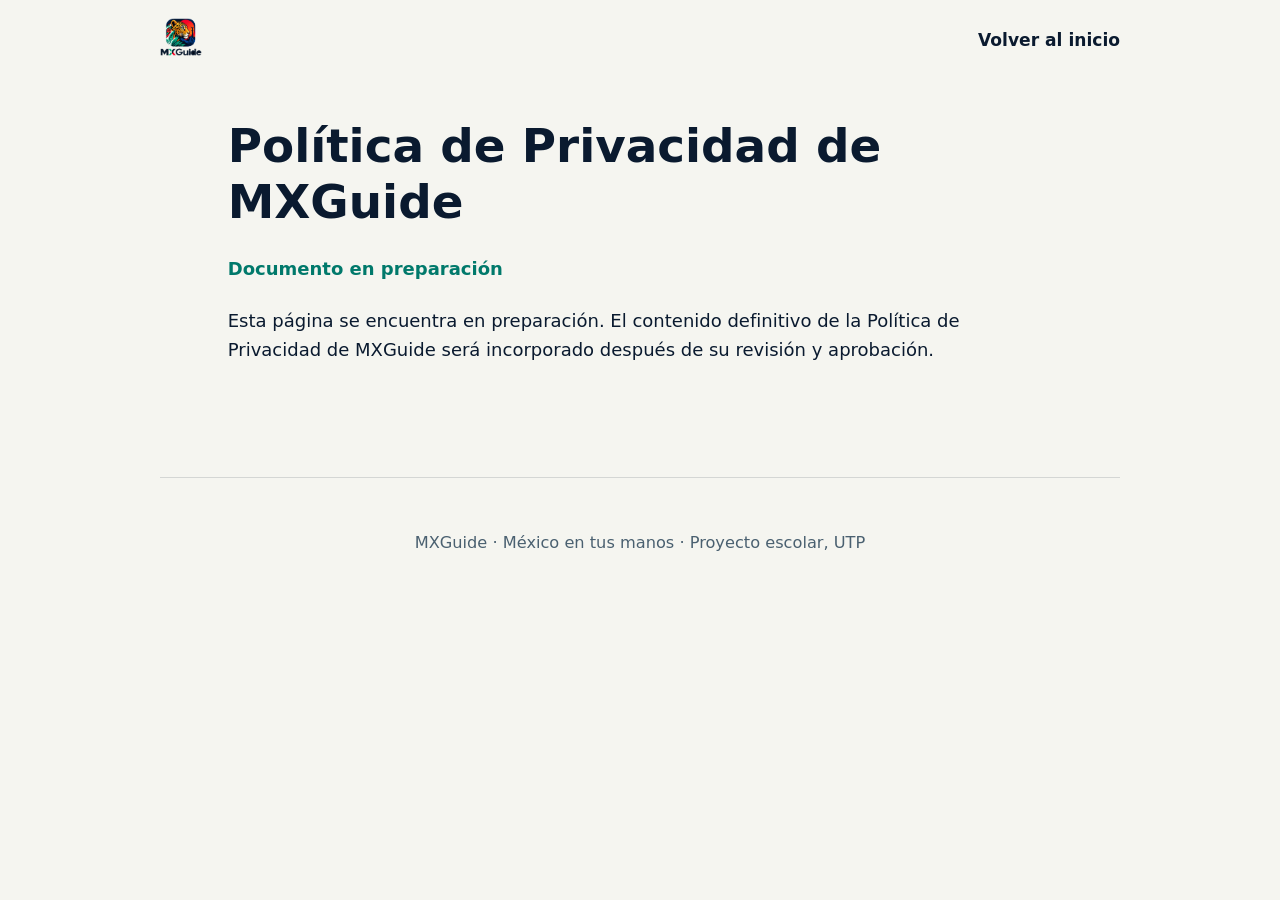
==== privacy/index.html @ e459a314 "feat: se agrega página destinada a las politicas de privacidad de la app" ====
<!DOCTYPE html>
<html lang="es">
<head>
  <meta charset="utf-8">
  <meta name="viewport" content="width=device-width, initial-scale=1">
  <title>Política de Privacidad de MXGuide</title>
  <meta name="description" content="Página de la Política de Privacidad de MXGuide. Documento en preparación.">
  <link rel="icon" href="../assets/mxguide_icono.png">
  <link rel="stylesheet" href="../css/styles.css">
  <link rel="stylesheet" href="../css/privacy.css">
</head>
<body>
  <div class="wrap">
    <header>
      <nav aria-label="Navegación principal">
        <a class="privacy-brand" href="../" aria-label="MXGuide — Inicio">
          <img class="logo-l" src="../assets/mxguide_logo_oscuro.png" alt="MXGuide">
          <img class="logo-d" src="../assets/mxguide_logo_blanco.png" alt="MXGuide">
        </a>
        <a href="../">Volver al inicio</a>
      </nav>
    </header>
    <main class="privacy-document" aria-labelledby="privacy-title">
      <article>
        <h1 id="privacy-title">Política de Privacidad de MXGuide</h1>
        <p class="privacy-status"><strong>Documento en preparación</strong></p>
        <p>Esta página se encuentra en preparación. El contenido definitivo de la Política de Privacidad de MXGuide será incorporado después de su revisión y aprobación.</p>
      </article>
    </main>
    <footer class="foot">
      <p>MXGuide · México en tus manos · Proyecto escolar, UTP</p>
    </footer>
  </div>
</body>
</html>
---- css/styles.css ----
:root{--bg:#F5F5F0;--card:#fff;--text:#0A1A2F;--muted:#4a6070;--red:#D32F2F;--teal:#00796B;--ochre:#D87B1E;--line:rgba(10,26,47,.14)}
@media(prefers-color-scheme:dark){:root{--bg:#121212;--card:#1c1c1c;--text:#fff;--muted:#B0BEC5;--red:#E57373;--teal:#4DB6AC;--ochre:#FFB74D;--line:rgba(255,255,255,.16)}}
*{box-sizing:border-box}
html{scroll-behavior:smooth;font-size:112.5%}
html.big{font-size:137.5%}
body{margin:0;font-family:system-ui,-apple-system,"Segoe UI",Roboto,sans-serif;background:var(--bg);color:var(--text);line-height:1.6}
a{color:inherit}
.wrap{max-width:1000px;margin:0 auto;padding:0 20px}
nav{display:flex;justify-content:space-between;align-items:center;padding:18px 0;flex-wrap:wrap;gap:10px}
nav a{text-decoration:none;font-weight:600;margin-left:16px;font-size:.95rem}
nav a:hover{color:var(--red)}
.logo-l,.logo-d{height:38px}
.logo-d{display:none}
@media(prefers-color-scheme:dark){.logo-l{display:none}.logo-d{display:block}}
.hero{text-align:center;padding:48px 0 56px}
.hero img.icon{width:120px;height:120px;border-radius:26px;box-shadow:0 12px 32px rgba(0,0,0,.25)}
h1{font-size:clamp(2.2rem,6vw,3.4rem);margin:22px 0 8px;line-height:1.1}
h1 span{background:linear-gradient(90deg,var(--red),var(--ochre),var(--teal));-webkit-background-clip:text;background-clip:text;color:transparent}
.hero p{max-width:600px;margin:0 auto 28px;color:var(--muted);font-size:1.1rem}
.btn{display:inline-block;font-size:1.05rem;padding:14px 28px;border-radius:12px;font-weight:700;text-decoration:none;margin:6px}
.btn.p{background:var(--red);color:#fff}
.btn.s{border:2px solid var(--teal);color:var(--teal)}
.btn:hover{transform:translateY(-2px)}
.badge{display:inline-block;background:var(--ochre);color:#000;font-weight:700;border-radius:999px;padding:10px 22px;margin:6px}
section{padding:44px 0}
h2{font-size:1.9rem;margin:0 0 8px}
.lead{color:var(--muted);margin:0 0 28px;max-width:680px}
.grid{display:grid;grid-template-columns:repeat(auto-fit,minmax(260px,1fr));gap:16px}
.card{background:var(--card);border:1px solid var(--line);border-radius:16px;padding:22px}
.card .ic{font-size:1.9rem}
.card h3{margin:8px 0 4px;font-size:1.1rem}
.card p{margin:0;color:var(--muted)}
.card:nth-child(3n+1){border-top:4px solid var(--red)}
.card:nth-child(3n+2){border-top:4px solid var(--teal)}
.card:nth-child(3n){border-top:4px solid var(--ochre)}
.steps{counter-reset:s;display:grid;gap:14px}
.step{display:flex;gap:16px;align-items:center;background:var(--card);border:1px solid var(--line);border-radius:16px;padding:18px}
.step:before{counter-increment:s;content:counter(s);flex:none;width:46px;height:46px;border-radius:50%;background:var(--teal);color:#fff;font-weight:800;font-size:1.4rem;display:grid;place-items:center}
.step p{margin:0;font-size:1.05rem}
.st{list-style:none;padding:0;margin:0}
.st li{padding:8px 0 8px 30px;position:relative;border-bottom:1px solid var(--line)}
.st li:before{position:absolute;left:0}
.done li:before{content:"✅"}.wip li:before{content:"🛠️"}.todo li:before{content:"📋"}
.col h3{margin:0 0 8px}
details{background:var(--card);border:1px solid var(--line);border-radius:12px;padding:14px 18px;margin-bottom:10px}
summary{cursor:pointer;font-weight:700}
details p{margin:10px 0 0;color:var(--muted)}
.help{background:var(--card);border:1px solid var(--line);border-radius:20px;padding:32px;text-align:center}
.zoom{border:2px solid var(--line);background:var(--card);color:var(--text);border-radius:10px;padding:6px 12px;font-weight:800;cursor:pointer;margin-left:14px}
.err{color:var(--red)}
footer{text-align:center;padding:36px 0;color:var(--muted);font-size:.9rem;border-top:1px solid var(--line);margin-top:40px}
footer a{color:var(--muted)}
.form{display:grid;gap:14px;text-align:left;max-width:560px;margin:20px auto 0}
.form label{font-weight:700;display:grid;gap:6px}
.form small{font-weight:400;color:var(--muted)}
.form input,.form select,.form textarea{font:inherit;padding:12px;border-radius:10px;border:2px solid var(--line);background:var(--bg);color:var(--text);width:100%}
.form input:focus,.form select:focus,.form textarea:focus{outline:3px solid var(--teal);border-color:var(--teal)}
.form textarea{min-height:130px;resize:vertical}
.form button.btn{border:0;cursor:pointer;font-family:inherit}
.form button:disabled{opacity:.6;cursor:wait}
.hp{position:absolute;left:-9999px;height:0;overflow:hidden}
.msg{padding:12px 16px;border-radius:10px;font-weight:600;display:none}
.msg.ok{display:block;background:rgba(0,121,107,.15);color:var(--teal)}
.msg.no{display:block;background:rgba(211,47,47,.12);color:var(--red)}
---- css/privacy.css ----
/* Ajustes exclusivos de la página de privacidad; la identidad visual es compartida. */
nav a.privacy-brand{margin-left:0}
.privacy-brand img{max-width:100%;height:auto;max-height:38px}
.privacy-document{max-width:72ch;margin:0 auto;padding:36px 0 48px;overflow-wrap:anywhere}
.privacy-document h1{font-size:clamp(1.8rem,5vw,2.6rem);line-height:1.2;margin:0 0 24px}
.privacy-document p{margin:0 0 24px}
.privacy-status{color:var(--teal)}
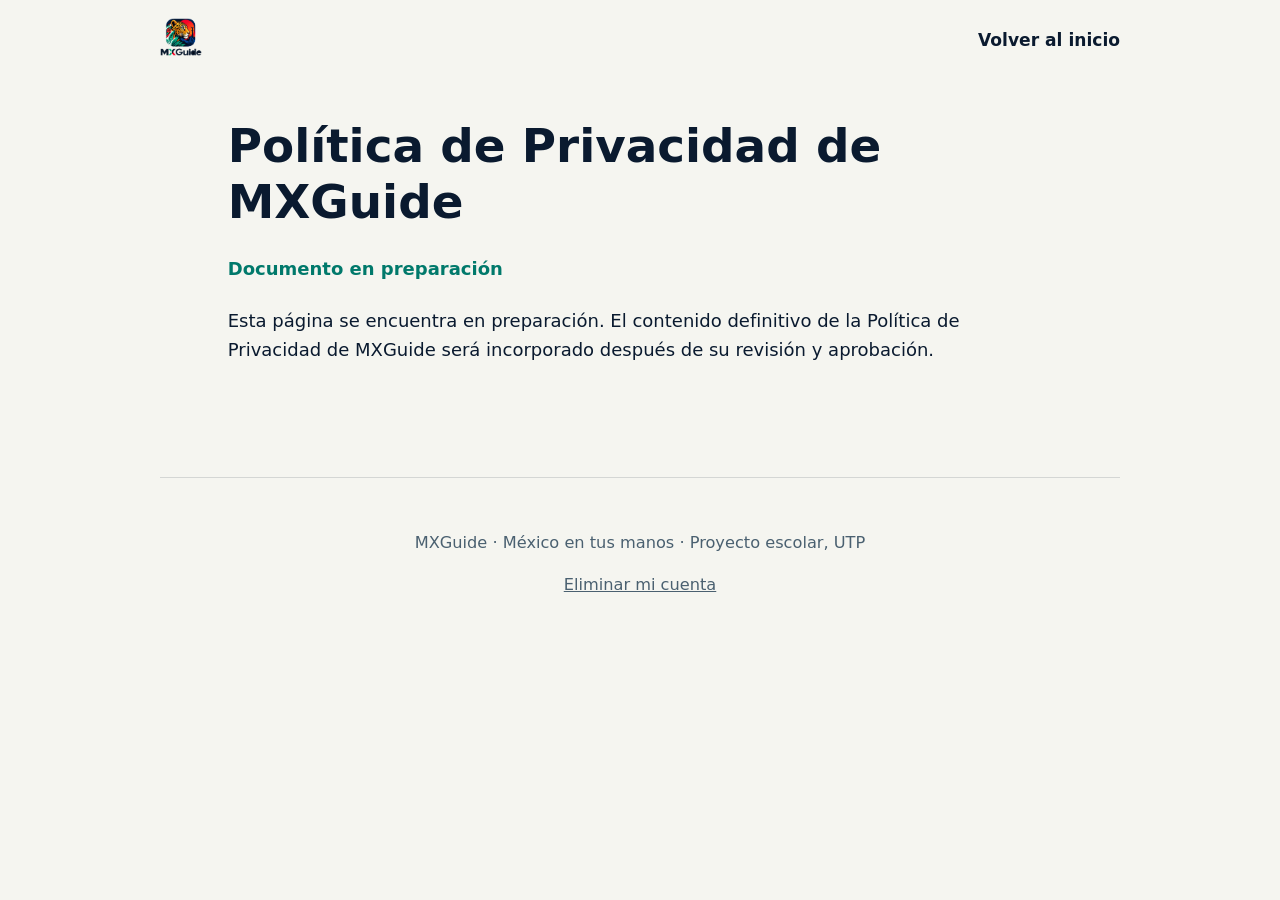
==== commit 31f281b6: "feat: se agrega pagina para poder dar seguimiento a la eliminacion de cuenta" ====
--- a/privacy/index.html
+++ b/privacy/index.html
@@ -29,6 +29,7 @@
     </main>
     <footer class="foot">
       <p>MXGuide · México en tus manos · Proyecto escolar, UTP</p>
+      <p><a href="../delete-account/">Eliminar mi cuenta</a></p>
     </footer>
   </div>
 </body>
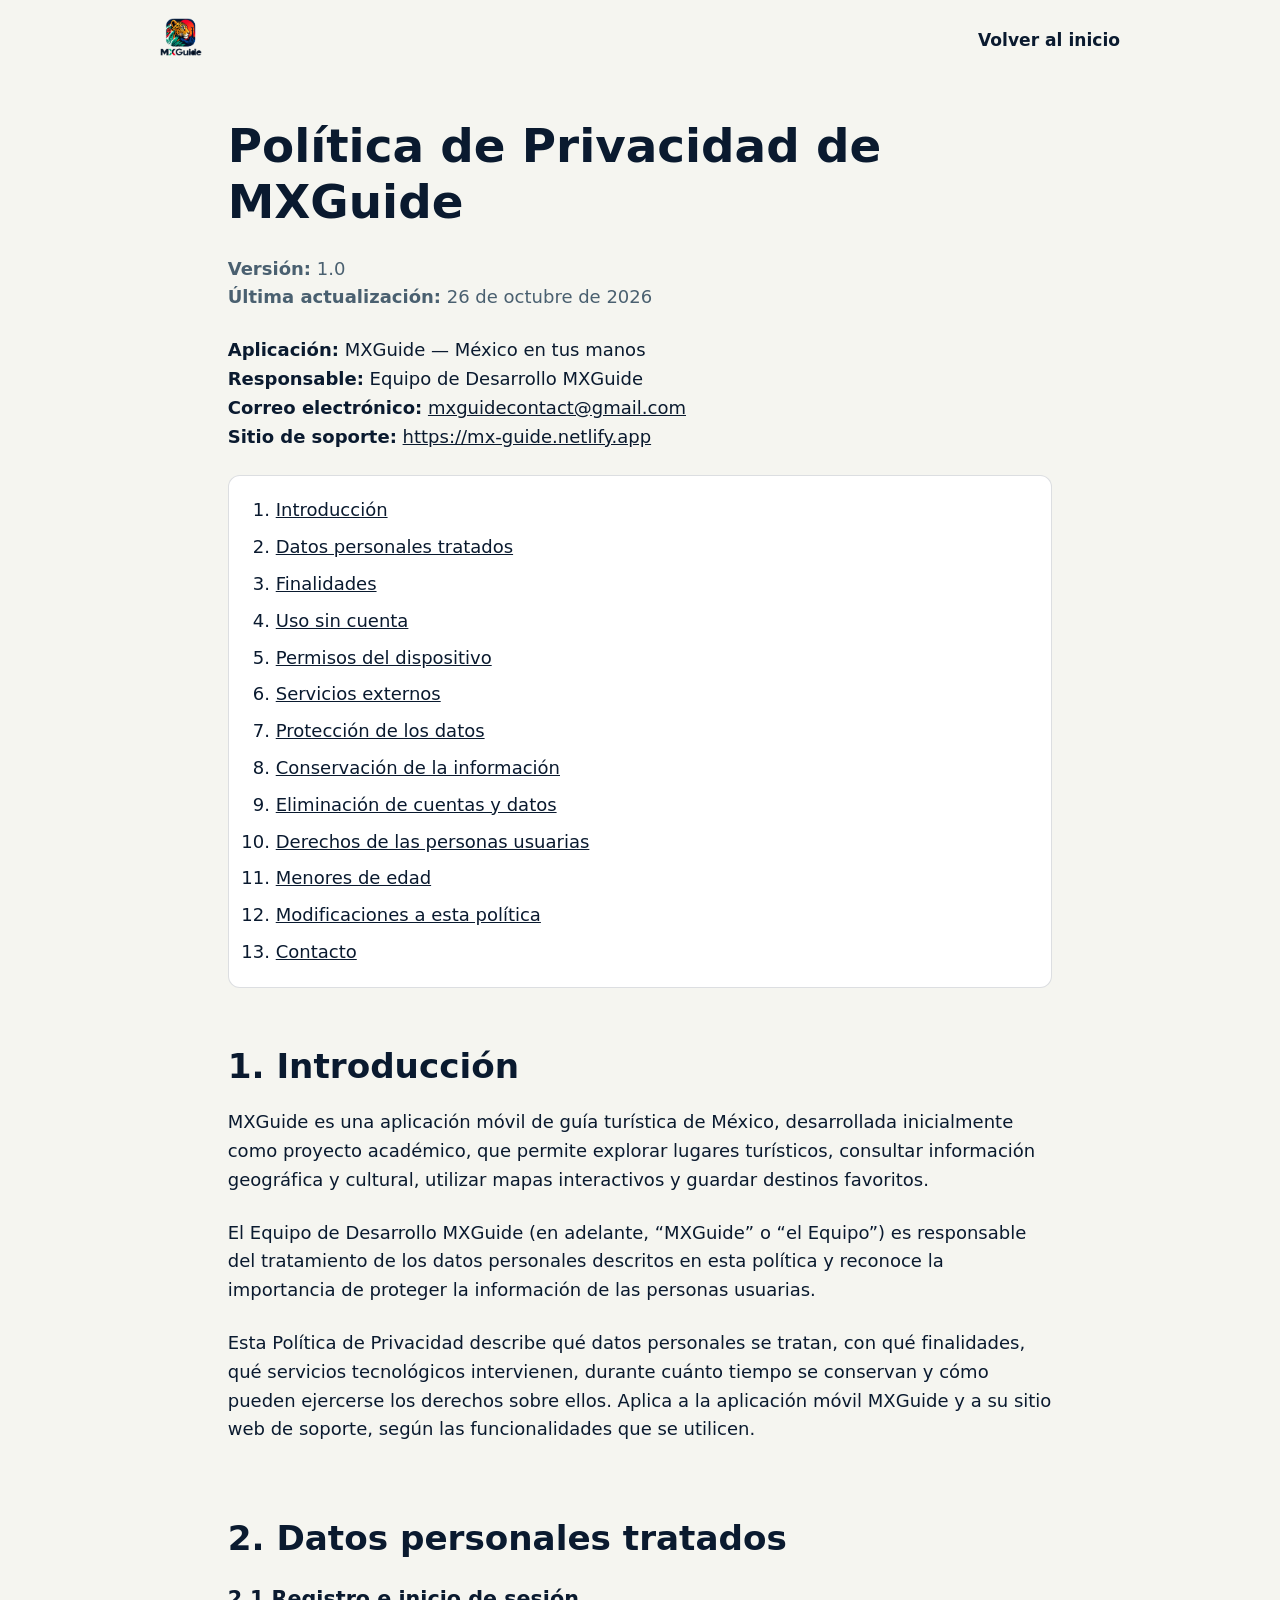
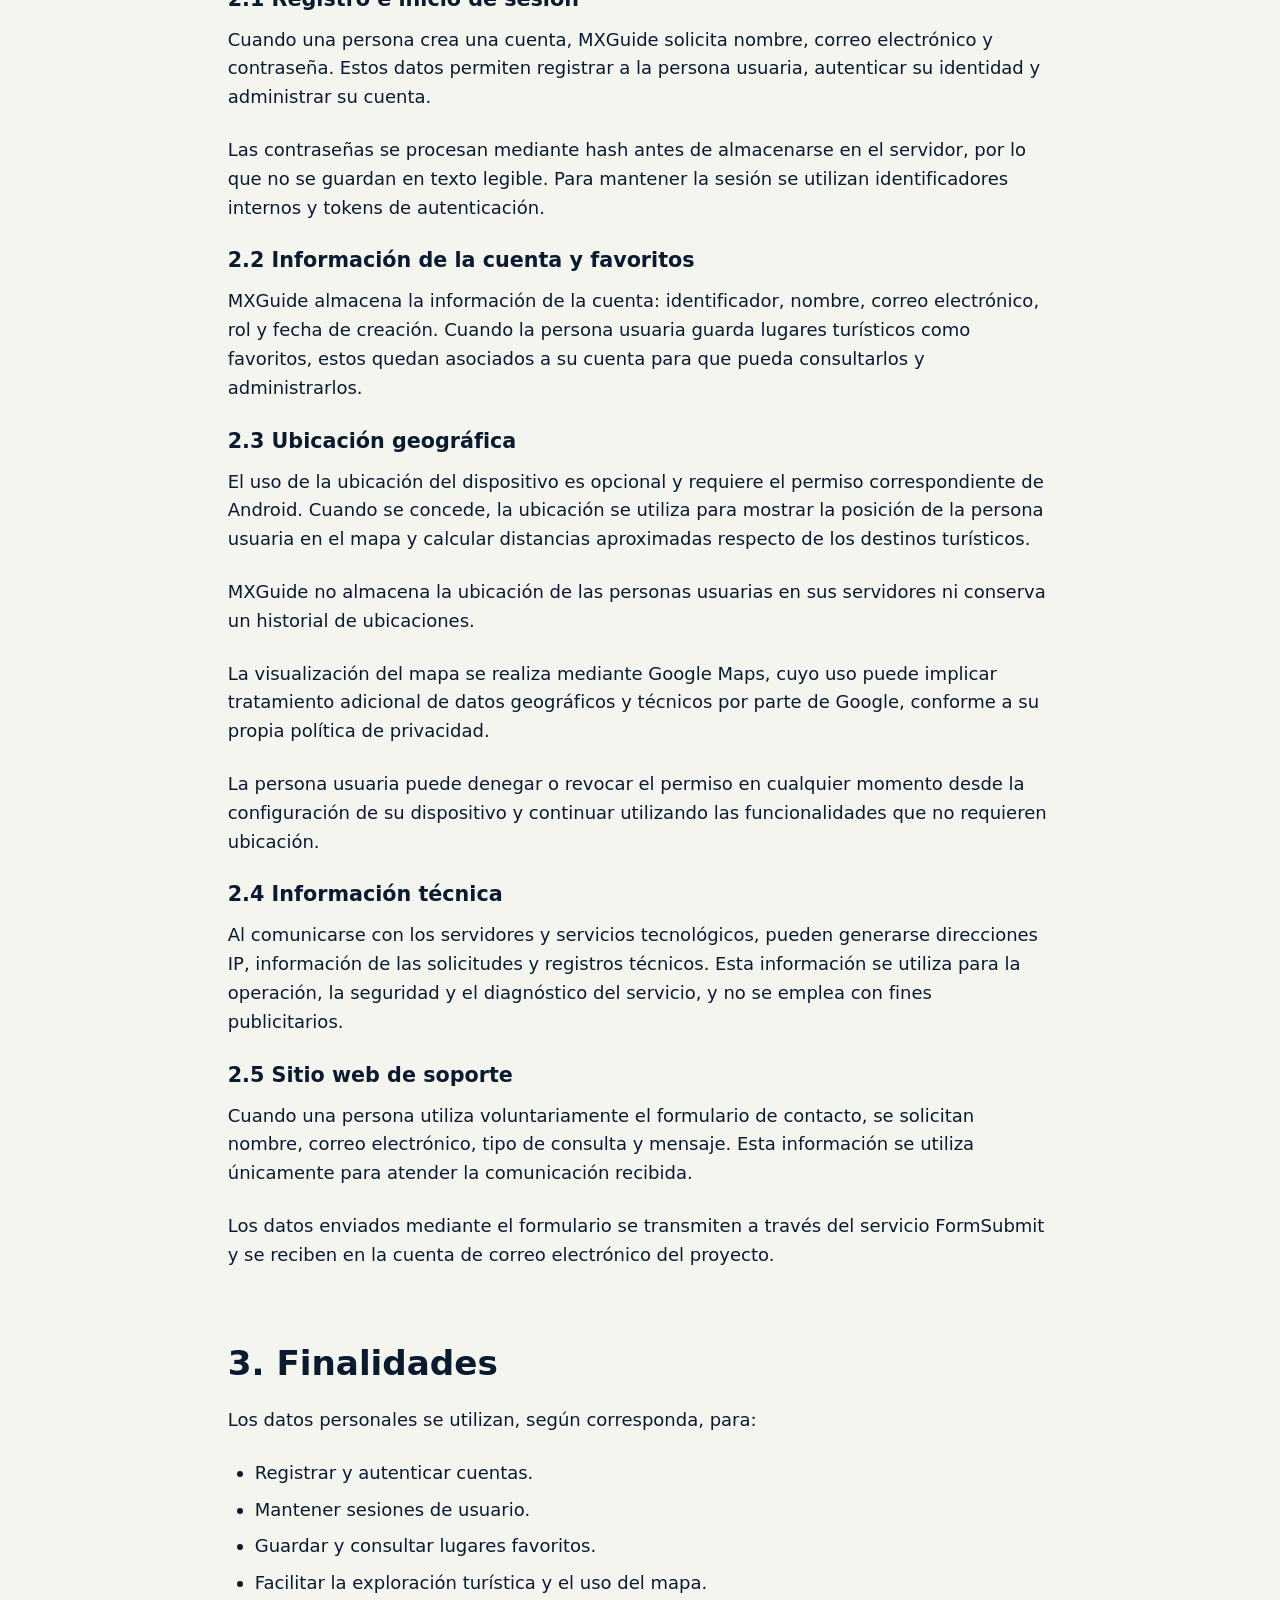
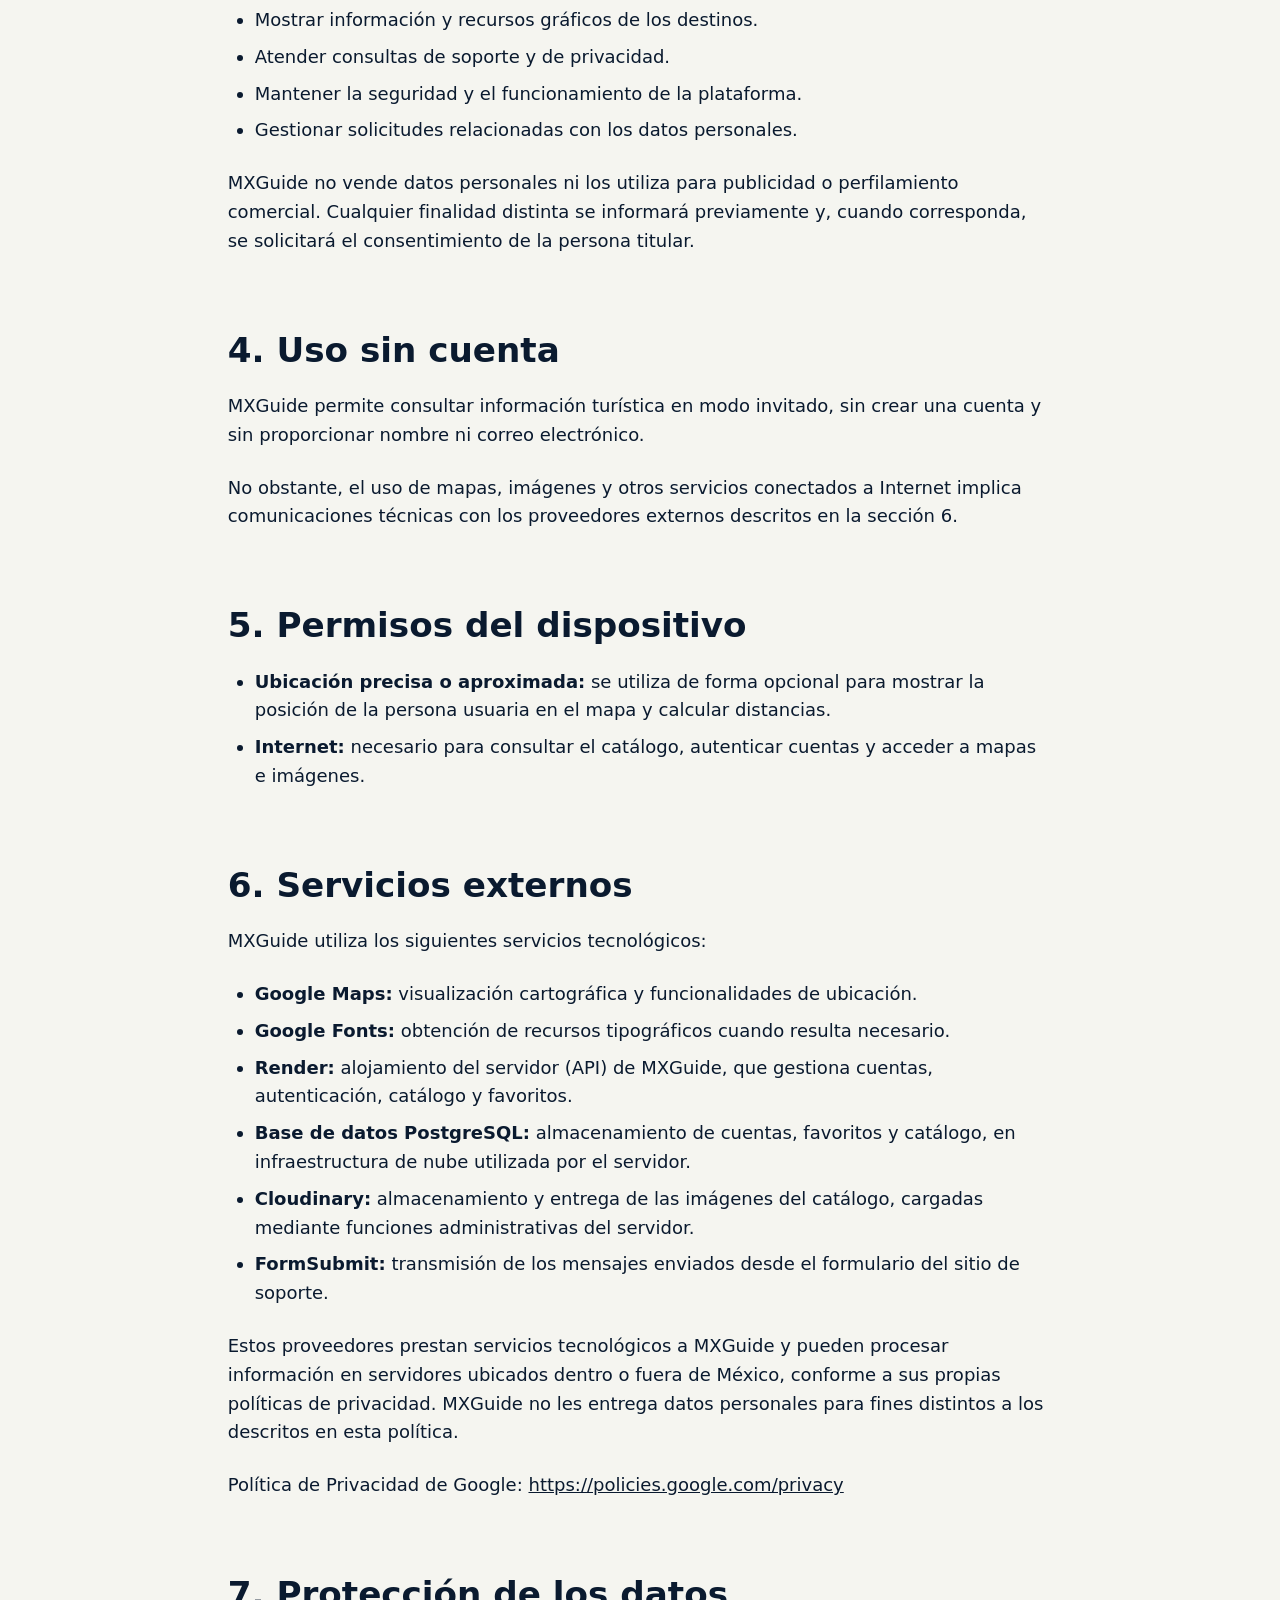
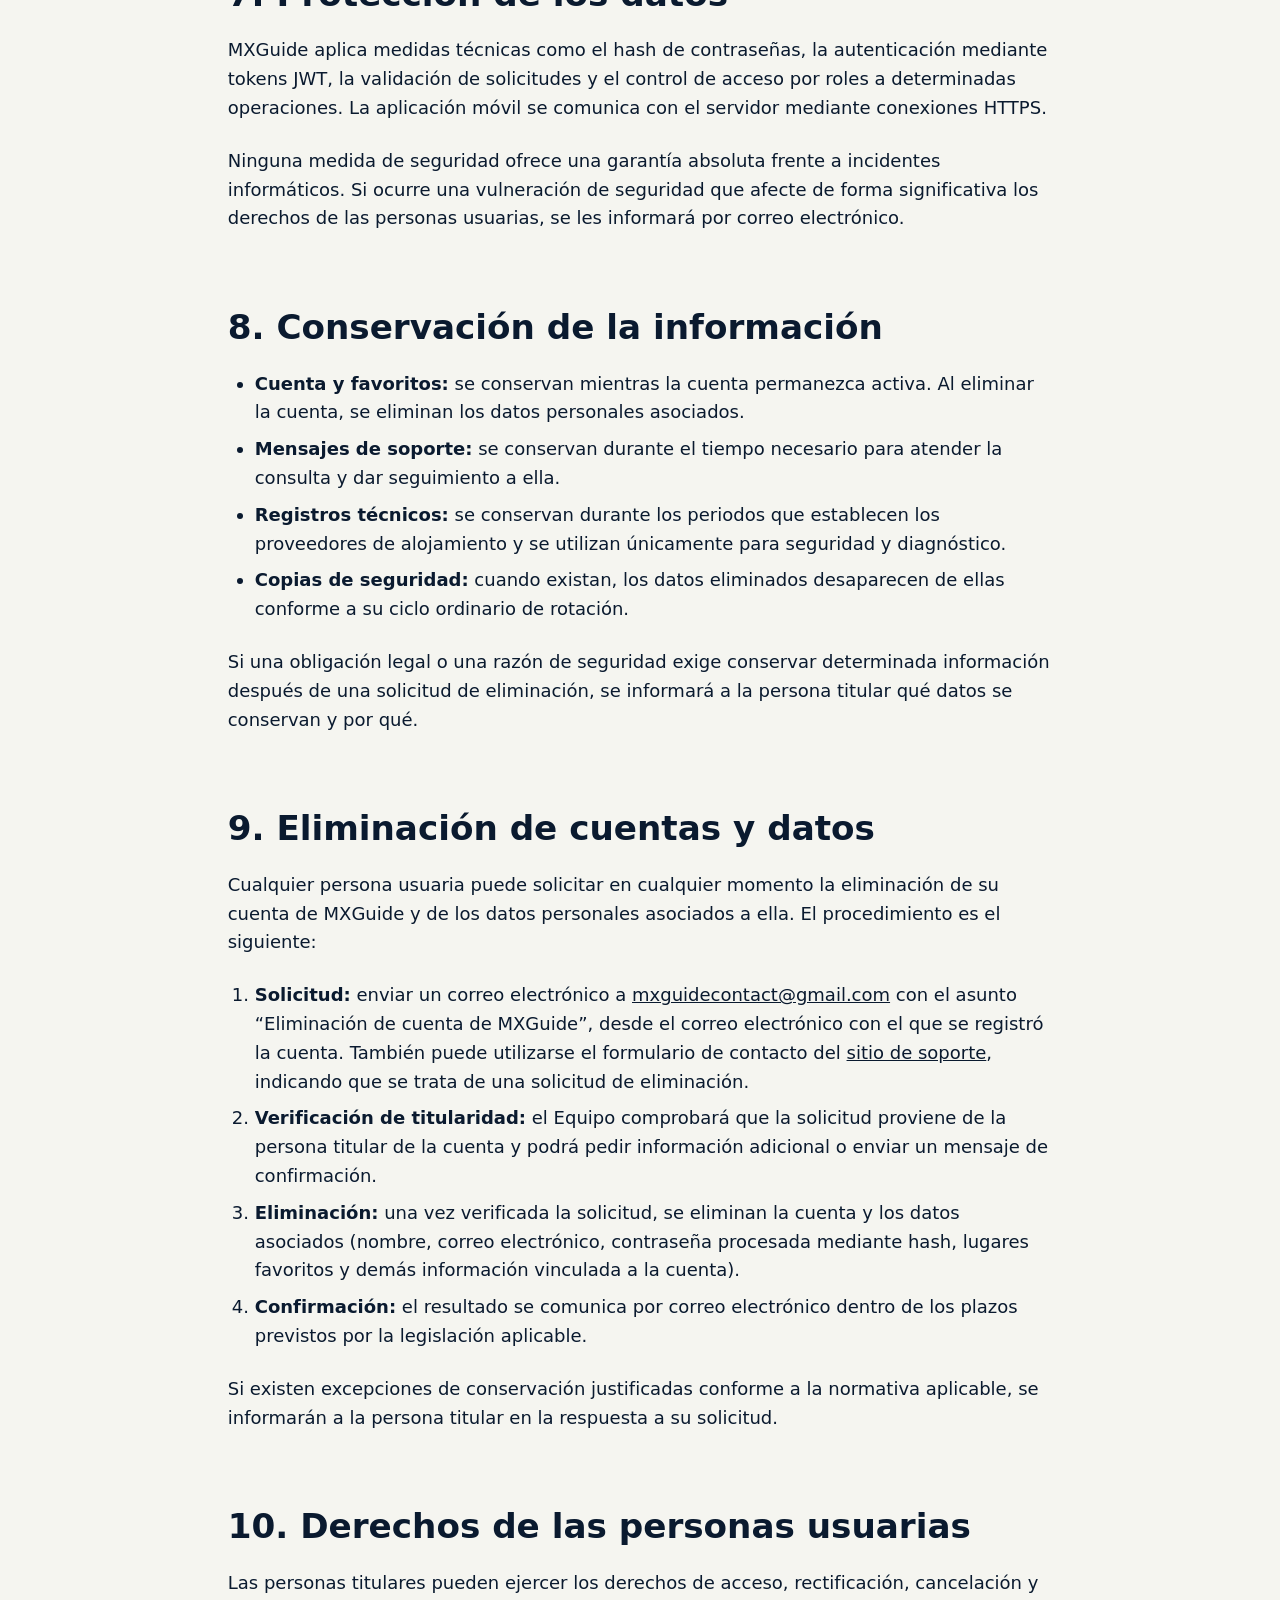
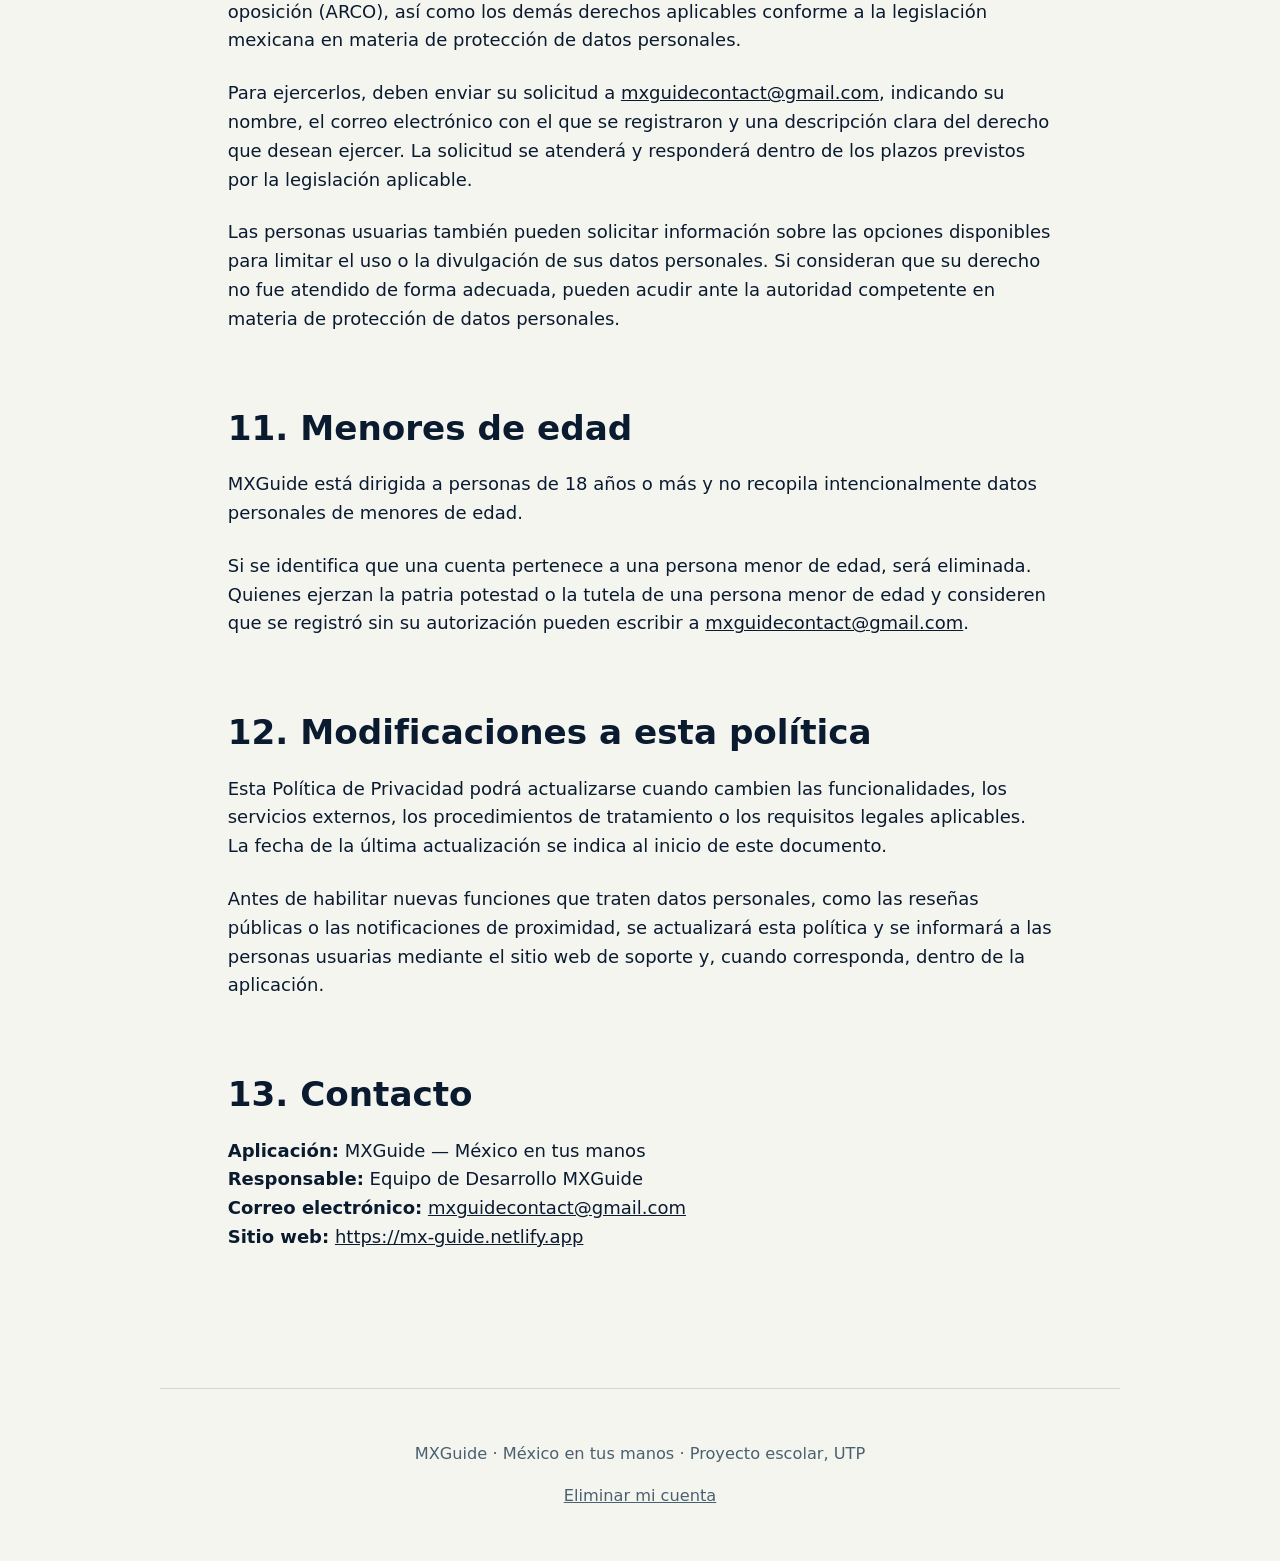
==== commit 2e807ed8: "feat: integrate MXGuide privacy policy content" ====
--- a/privacy/index.html
+++ b/privacy/index.html
@@ -4,7 +4,7 @@
   <meta charset="utf-8">
   <meta name="viewport" content="width=device-width, initial-scale=1">
   <title>Política de Privacidad de MXGuide</title>
-  <meta name="description" content="Página de la Política de Privacidad de MXGuide. Documento en preparación.">
+  <meta name="description" content="Política de Privacidad de MXGuide. Versión 1.0, actualizada el 26 de octubre de 2026.">
   <link rel="icon" href="../assets/mxguide_icono.png">
   <link rel="stylesheet" href="../css/styles.css">
   <link rel="stylesheet" href="../css/privacy.css">
@@ -22,9 +22,321 @@
     </header>
     <main class="privacy-document" aria-labelledby="privacy-title">
       <article>
-        <h1 id="privacy-title">Política de Privacidad de MXGuide</h1>
-        <p class="privacy-status"><strong>Documento en preparación</strong></p>
-        <p>Esta página se encuentra en preparación. El contenido definitivo de la Política de Privacidad de MXGuide será incorporado después de su revisión y aprobación.</p>
+<div class="politica-privacidad">
+
+  <h1 id="privacy-title">Política de Privacidad de MXGuide</h1>
+
+  <p class="pp-meta">
+    <strong>Versión:</strong> 1.0<br>
+    <strong>Última actualización:</strong> 26 de octubre de 2026
+  </p>
+
+  <p>
+    <strong>Aplicación:</strong> MXGuide — México en tus manos<br>
+    <strong>Responsable:</strong> Equipo de Desarrollo MXGuide<br>
+    <strong>Correo electrónico:</strong> <a href="mailto:mxguidecontact@gmail.com">mxguidecontact@gmail.com</a><br>
+    <strong>Sitio de soporte:</strong> <a href="https://mx-guide.netlify.app">https://mx-guide.netlify.app</a>
+  </p>
+
+  <nav aria-label="Contenido de la política">
+    <ol>
+      <li><a href="#introduccion">Introducción</a></li>
+      <li><a href="#datos-tratados">Datos personales tratados</a></li>
+      <li><a href="#finalidades">Finalidades</a></li>
+      <li><a href="#uso-sin-cuenta">Uso sin cuenta</a></li>
+      <li><a href="#permisos">Permisos del dispositivo</a></li>
+      <li><a href="#servicios-externos">Servicios externos</a></li>
+      <li><a href="#proteccion-datos">Protección de los datos</a></li>
+      <li><a href="#conservacion">Conservación de la información</a></li>
+      <li><a href="#eliminacion-de-cuenta">Eliminación de cuentas y datos</a></li>
+      <li><a href="#derechos">Derechos de las personas usuarias</a></li>
+      <li><a href="#menores">Menores de edad</a></li>
+      <li><a href="#modificaciones">Modificaciones a esta política</a></li>
+      <li><a href="#contacto">Contacto</a></li>
+    </ol>
+  </nav>
+
+  <section id="introduccion">
+    <h2>1. Introducción</h2>
+    <p>
+      MXGuide es una aplicación móvil de guía turística de México, desarrollada inicialmente como proyecto académico,
+      que permite explorar lugares turísticos, consultar información geográfica y cultural, utilizar mapas interactivos
+      y guardar destinos favoritos.
+    </p>
+    <p>
+      El Equipo de Desarrollo MXGuide (en adelante, “MXGuide” o “el Equipo”) es responsable del tratamiento de los datos
+      personales descritos en esta política y reconoce la importancia de proteger la información de las personas usuarias.
+    </p>
+    <p>
+      Esta Política de Privacidad describe qué datos personales se tratan, con qué finalidades, qué servicios tecnológicos
+      intervienen, durante cuánto tiempo se conservan y cómo pueden ejercerse los derechos sobre ellos. Aplica a la
+      aplicación móvil MXGuide y a su sitio web de soporte, según las funcionalidades que se utilicen.
+    </p>
+  </section>
+
+  <section id="datos-tratados">
+    <h2>2. Datos personales tratados</h2>
+
+    <h3>2.1 Registro e inicio de sesión</h3>
+    <p>
+      Cuando una persona crea una cuenta, MXGuide solicita nombre, correo electrónico y contraseña. Estos datos permiten
+      registrar a la persona usuaria, autenticar su identidad y administrar su cuenta.
+    </p>
+    <p>
+      Las contraseñas se procesan mediante hash antes de almacenarse en el servidor, por lo que no se guardan en texto
+      legible. Para mantener la sesión se utilizan identificadores internos y tokens de autenticación.
+    </p>
+
+    <h3>2.2 Información de la cuenta y favoritos</h3>
+    <p>
+      MXGuide almacena la información de la cuenta: identificador, nombre, correo electrónico, rol y fecha de creación.
+      Cuando la persona usuaria guarda lugares turísticos como favoritos, estos quedan asociados a su cuenta para que
+      pueda consultarlos y administrarlos.
+    </p>
+
+    <h3>2.3 Ubicación geográfica</h3>
+    <p>
+      El uso de la ubicación del dispositivo es opcional y requiere el permiso correspondiente de Android. Cuando se
+      concede, la ubicación se utiliza para mostrar la posición de la persona usuaria en el mapa y calcular distancias
+      aproximadas respecto de los destinos turísticos.
+    </p>
+    <p>
+      MXGuide no almacena la ubicación de las personas usuarias en sus servidores ni conserva un historial de ubicaciones.
+    </p>
+    <p>
+      La visualización del mapa se realiza mediante Google Maps, cuyo uso puede implicar tratamiento adicional de datos
+      geográficos y técnicos por parte de Google, conforme a su propia política de privacidad.
+    </p>
+    <p>
+      La persona usuaria puede denegar o revocar el permiso en cualquier momento desde la configuración de su dispositivo
+      y continuar utilizando las funcionalidades que no requieren ubicación.
+    </p>
+
+    <h3>2.4 Información técnica</h3>
+    <p>
+      Al comunicarse con los servidores y servicios tecnológicos, pueden generarse direcciones IP, información de las
+      solicitudes y registros técnicos. Esta información se utiliza para la operación, la seguridad y el diagnóstico del
+      servicio, y no se emplea con fines publicitarios.
+    </p>
+
+    <h3>2.5 Sitio web de soporte</h3>
+    <p>
+      Cuando una persona utiliza voluntariamente el formulario de contacto, se solicitan nombre, correo electrónico, tipo
+      de consulta y mensaje. Esta información se utiliza únicamente para atender la comunicación recibida.
+    </p>
+    <p>
+      Los datos enviados mediante el formulario se transmiten a través del servicio FormSubmit y se reciben en la cuenta
+      de correo electrónico del proyecto.
+    </p>
+  </section>
+
+  <section id="finalidades">
+    <h2>3. Finalidades</h2>
+    <p>Los datos personales se utilizan, según corresponda, para:</p>
+    <ul>
+      <li>Registrar y autenticar cuentas.</li>
+      <li>Mantener sesiones de usuario.</li>
+      <li>Guardar y consultar lugares favoritos.</li>
+      <li>Facilitar la exploración turística y el uso del mapa.</li>
+      <li>Mostrar información y recursos gráficos de los destinos.</li>
+      <li>Atender consultas de soporte y de privacidad.</li>
+      <li>Mantener la seguridad y el funcionamiento de la plataforma.</li>
+      <li>Gestionar solicitudes relacionadas con los datos personales.</li>
+    </ul>
+    <p>
+      MXGuide no vende datos personales ni los utiliza para publicidad o perfilamiento comercial. Cualquier finalidad
+      distinta se informará previamente y, cuando corresponda, se solicitará el consentimiento de la persona titular.
+    </p>
+  </section>
+
+  <section id="uso-sin-cuenta">
+    <h2>4. Uso sin cuenta</h2>
+    <p>
+      MXGuide permite consultar información turística en modo invitado, sin crear una cuenta y sin proporcionar nombre ni
+      correo electrónico.
+    </p>
+    <p>
+      No obstante, el uso de mapas, imágenes y otros servicios conectados a Internet implica comunicaciones técnicas con
+      los proveedores externos descritos en la sección 6.
+    </p>
+  </section>
+
+  <section id="permisos">
+    <h2>5. Permisos del dispositivo</h2>
+    <ul>
+      <li>
+        <strong>Ubicación precisa o aproximada:</strong> se utiliza de forma opcional para mostrar la posición de la
+        persona usuaria en el mapa y calcular distancias.
+      </li>
+      <li>
+        <strong>Internet:</strong> necesario para consultar el catálogo, autenticar cuentas y acceder a mapas e imágenes.
+      </li>
+    </ul>
+  </section>
+
+  <section id="servicios-externos">
+    <h2>6. Servicios externos</h2>
+    <p>MXGuide utiliza los siguientes servicios tecnológicos:</p>
+    <ul>
+      <li><strong>Google Maps:</strong> visualización cartográfica y funcionalidades de ubicación.</li>
+      <li><strong>Google Fonts:</strong> obtención de recursos tipográficos cuando resulta necesario.</li>
+      <li>
+        <strong>Render:</strong> alojamiento del servidor (API) de MXGuide, que gestiona cuentas, autenticación, catálogo
+        y favoritos.
+      </li>
+      <li>
+        <strong>Base de datos PostgreSQL:</strong> almacenamiento de cuentas, favoritos y catálogo, en infraestructura de
+        nube utilizada por el servidor.
+      </li>
+      <li>
+        <strong>Cloudinary:</strong> almacenamiento y entrega de las imágenes del catálogo, cargadas mediante funciones
+        administrativas del servidor.
+      </li>
+      <li>
+        <strong>FormSubmit:</strong> transmisión de los mensajes enviados desde el formulario del sitio de soporte.
+      </li>
+    </ul>
+    <p>
+      Estos proveedores prestan servicios tecnológicos a MXGuide y pueden procesar información en servidores ubicados
+      dentro o fuera de México, conforme a sus propias políticas de privacidad. MXGuide no les entrega datos personales
+      para fines distintos a los descritos en esta política.
+    </p>
+    <p>
+      Política de Privacidad de Google:
+      <a href="https://policies.google.com/privacy" target="_blank" rel="noopener noreferrer">https://policies.google.com/privacy</a>
+    </p>
+  </section>
+
+  <section id="proteccion-datos">
+    <h2>7. Protección de los datos</h2>
+    <p>
+      MXGuide aplica medidas técnicas como el hash de contraseñas, la autenticación mediante tokens JWT, la validación de
+      solicitudes y el control de acceso por roles a determinadas operaciones. La aplicación móvil se comunica con el
+      servidor mediante conexiones HTTPS.
+    </p>
+    <p>
+      Ninguna medida de seguridad ofrece una garantía absoluta frente a incidentes informáticos. Si ocurre una
+      vulneración de seguridad que afecte de forma significativa los derechos de las personas usuarias, se les informará
+      por correo electrónico.
+    </p>
+  </section>
+
+  <section id="conservacion">
+    <h2>8. Conservación de la información</h2>
+    <ul>
+      <li>
+        <strong>Cuenta y favoritos:</strong> se conservan mientras la cuenta permanezca activa. Al eliminar la cuenta, se
+        eliminan los datos personales asociados.
+      </li>
+      <li>
+        <strong>Mensajes de soporte:</strong> se conservan durante el tiempo necesario para atender la consulta y dar
+        seguimiento a ella.
+      </li>
+      <li>
+        <strong>Registros técnicos:</strong> se conservan durante los periodos que establecen los proveedores de
+        alojamiento y se utilizan únicamente para seguridad y diagnóstico.
+      </li>
+      <li>
+        <strong>Copias de seguridad:</strong> cuando existan, los datos eliminados desaparecen de ellas conforme a su
+        ciclo ordinario de rotación.
+      </li>
+    </ul>
+    <p>
+      Si una obligación legal o una razón de seguridad exige conservar determinada información después de una solicitud
+      de eliminación, se informará a la persona titular qué datos se conservan y por qué.
+    </p>
+  </section>
+
+  <section id="eliminacion-de-cuenta">
+    <h2>9. Eliminación de cuentas y datos</h2>
+    <p>
+      Cualquier persona usuaria puede solicitar en cualquier momento la eliminación de su cuenta de MXGuide y de los datos
+      personales asociados a ella. El procedimiento es el siguiente:
+    </p>
+    <ol>
+      <li>
+        <strong>Solicitud:</strong> enviar un correo electrónico a
+        <a href="mailto:mxguidecontact@gmail.com?subject=Eliminaci%C3%B3n%20de%20cuenta%20de%20MXGuide">mxguidecontact@gmail.com</a>
+        con el asunto “Eliminación de cuenta de MXGuide”, desde el correo electrónico con el que se registró la cuenta.
+        También puede utilizarse el formulario de contacto del
+        <a href="https://mx-guide.netlify.app">sitio de soporte</a>, indicando que se trata de una solicitud de eliminación.
+      </li>
+      <li>
+        <strong>Verificación de titularidad:</strong> el Equipo comprobará que la solicitud proviene de la persona titular
+        de la cuenta y podrá pedir información adicional o enviar un mensaje de confirmación.
+      </li>
+      <li>
+        <strong>Eliminación:</strong> una vez verificada la solicitud, se eliminan la cuenta y los datos asociados (nombre,
+        correo electrónico, contraseña procesada mediante hash, lugares favoritos y demás información vinculada a la
+        cuenta).
+      </li>
+      <li>
+        <strong>Confirmación:</strong> el resultado se comunica por correo electrónico dentro de los plazos previstos por
+        la legislación aplicable.
+      </li>
+    </ol>
+    <p>
+      Si existen excepciones de conservación justificadas conforme a la normativa aplicable, se informarán a la persona
+      titular en la respuesta a su solicitud.
+    </p>
+  </section>
+
+  <section id="derechos">
+    <h2>10. Derechos de las personas usuarias</h2>
+    <p>
+      Las personas titulares pueden ejercer los derechos de acceso, rectificación, cancelación y oposición (ARCO), así como
+      los demás derechos aplicables conforme a la legislación mexicana en materia de protección de datos personales.
+    </p>
+    <p>
+      Para ejercerlos, deben enviar su solicitud a
+      <a href="mailto:mxguidecontact@gmail.com">mxguidecontact@gmail.com</a>, indicando su nombre, el correo electrónico con
+      el que se registraron y una descripción clara del derecho que desean ejercer. La solicitud se atenderá y responderá
+      dentro de los plazos previstos por la legislación aplicable.
+    </p>
+    <p>
+      Las personas usuarias también pueden solicitar información sobre las opciones disponibles para limitar el uso o la
+      divulgación de sus datos personales. Si consideran que su derecho no fue atendido de forma adecuada, pueden acudir
+      ante la autoridad competente en materia de protección de datos personales.
+    </p>
+  </section>
+
+  <section id="menores">
+    <h2>11. Menores de edad</h2>
+    <p>
+      MXGuide está dirigida a personas de 18 años o más y no recopila intencionalmente datos personales de menores de edad.
+    </p>
+    <p>
+      Si se identifica que una cuenta pertenece a una persona menor de edad, será eliminada. Quienes ejerzan la patria
+      potestad o la tutela de una persona menor de edad y consideren que se registró sin su autorización pueden escribir a
+      <a href="mailto:mxguidecontact@gmail.com">mxguidecontact@gmail.com</a>.
+    </p>
+  </section>
+
+  <section id="modificaciones">
+    <h2>12. Modificaciones a esta política</h2>
+    <p>
+      Esta Política de Privacidad podrá actualizarse cuando cambien las funcionalidades, los servicios externos, los
+      procedimientos de tratamiento o los requisitos legales aplicables. La fecha de la última actualización se indica al
+      inicio de este documento.
+    </p>
+    <p>
+      Antes de habilitar nuevas funciones que traten datos personales, como las reseñas públicas o las notificaciones de
+      proximidad, se actualizará esta política y se informará a las personas usuarias mediante el sitio web de soporte y,
+      cuando corresponda, dentro de la aplicación.
+    </p>
+  </section>
+
+  <section id="contacto">
+    <h2>13. Contacto</h2>
+    <p>
+      <strong>Aplicación:</strong> MXGuide — México en tus manos<br>
+      <strong>Responsable:</strong> Equipo de Desarrollo MXGuide<br>
+      <strong>Correo electrónico:</strong> <a href="mailto:mxguidecontact@gmail.com">mxguidecontact@gmail.com</a><br>
+      <strong>Sitio web:</strong> <a href="https://mx-guide.netlify.app">https://mx-guide.netlify.app</a>
+    </p>
+  </section>
+
+</div>
       </article>
     </main>
     <footer class="foot">
--- a/css/privacy.css
+++ b/css/privacy.css
@@ -5,3 +5,15 @@
 .privacy-document h1{font-size:clamp(1.8rem,5vw,2.6rem);line-height:1.2;margin:0 0 24px}
 .privacy-document p{margin:0 0 24px}
 .privacy-status{color:var(--teal)}
+
+/* Presentación del documento integrado; acotada para conservar la otra página. */
+.politica-privacidad nav{display:block;padding:20px;border:1px solid var(--line);border-radius:12px;background:var(--card);margin-bottom:32px}
+.politica-privacidad nav a{margin-left:0;font-size:inherit;font-weight:400;text-decoration:underline}
+.politica-privacidad ol,.politica-privacidad ul{padding-left:1.5em;margin:0 0 24px}
+.politica-privacidad nav ol{margin:0}
+.politica-privacidad li+li{margin-top:8px}
+.politica-privacidad section{padding:24px 0;scroll-margin-top:24px}
+.politica-privacidad h2{font-size:clamp(1.4rem,4vw,1.9rem);line-height:1.3;margin:0 0 20px}
+.politica-privacidad h3{font-size:1.15rem;line-height:1.4;margin:24px 0 12px}
+.politica-privacidad .pp-meta{color:var(--muted)}
+.politica-privacidad a:focus-visible{outline:3px solid var(--teal);outline-offset:3px}
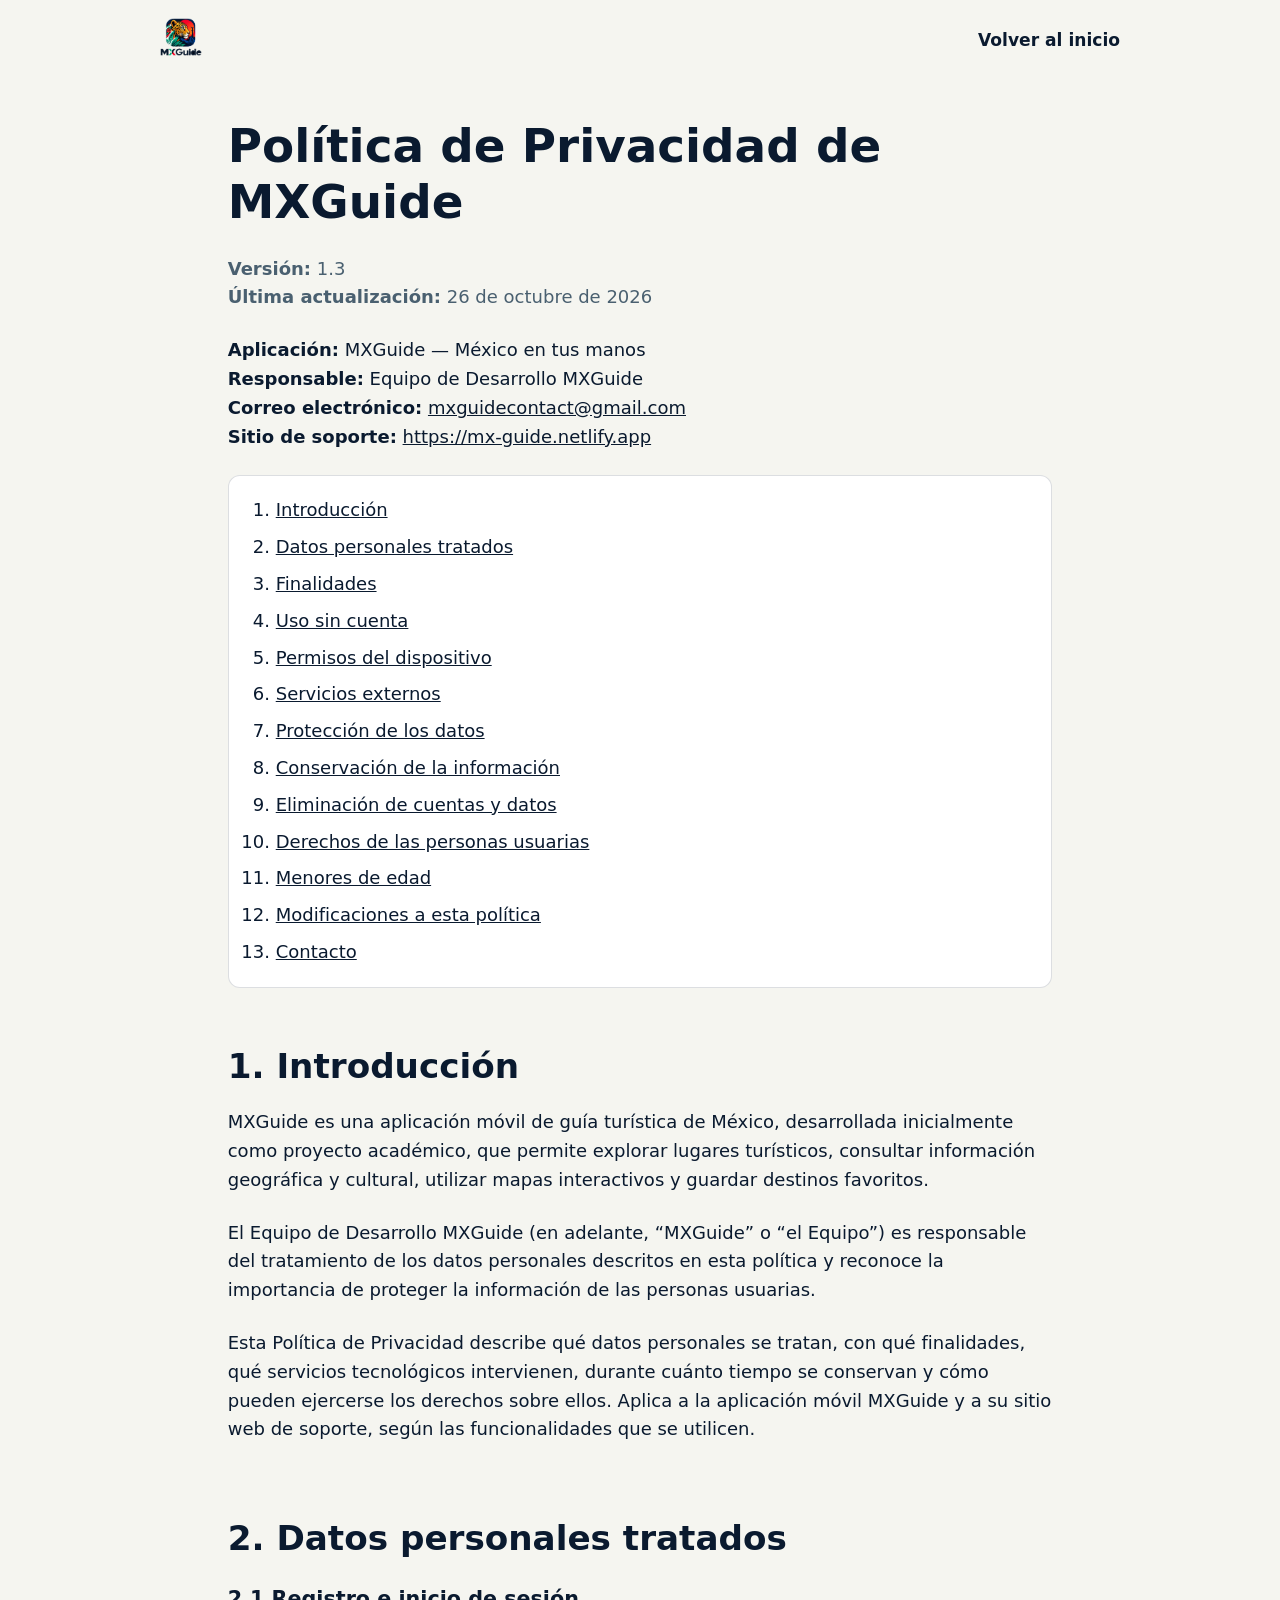
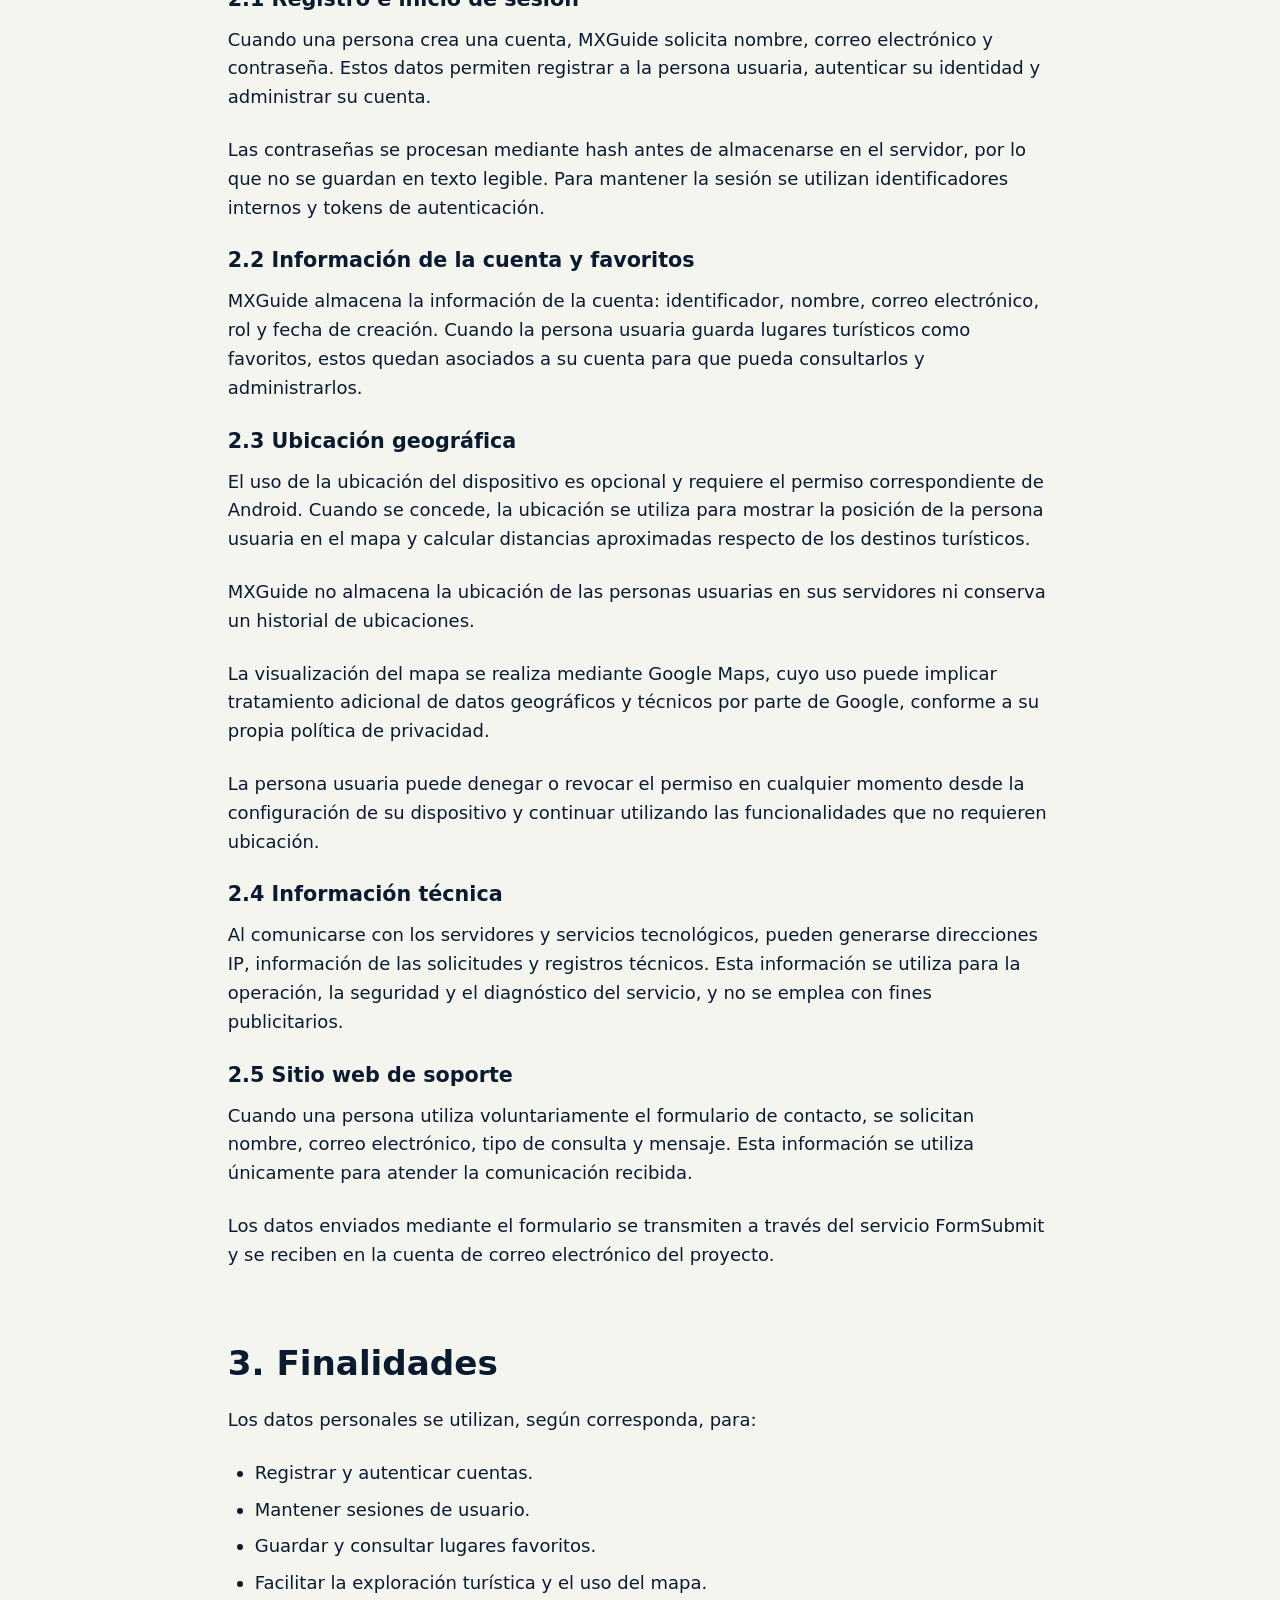
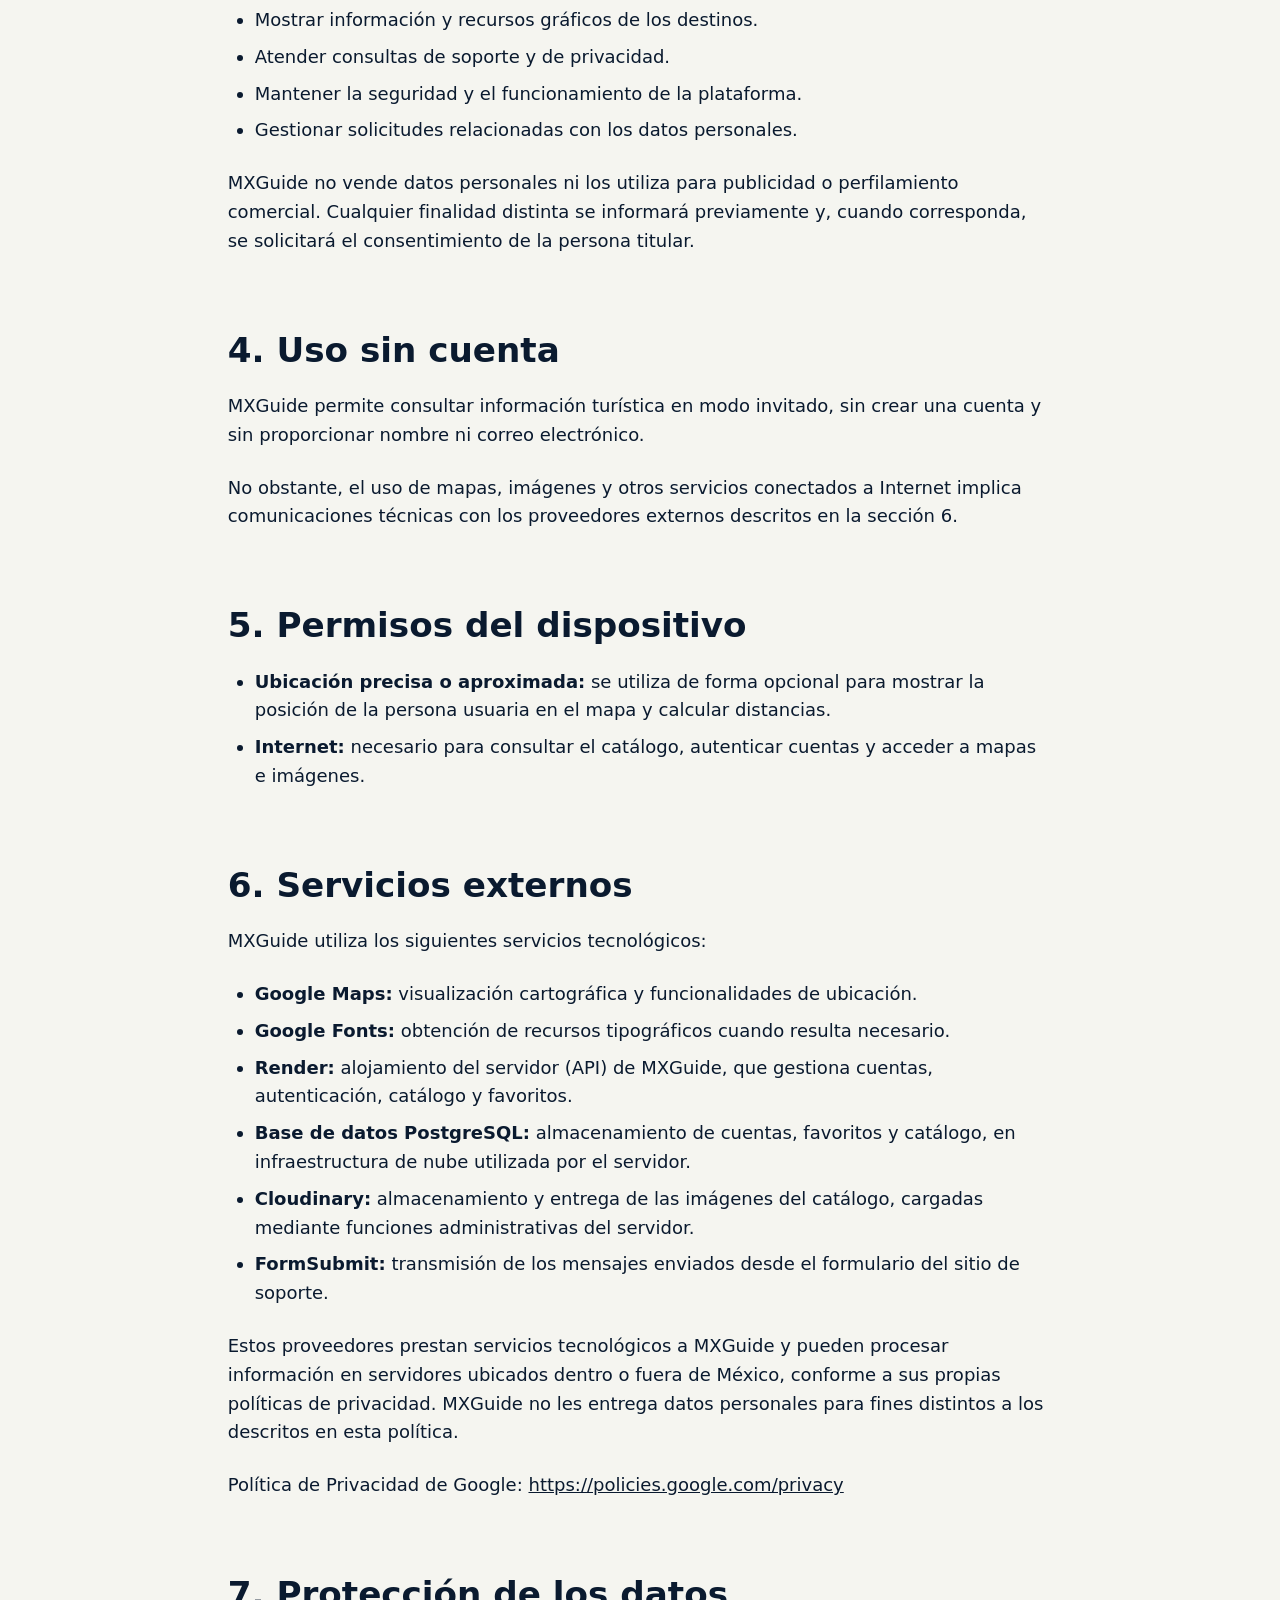
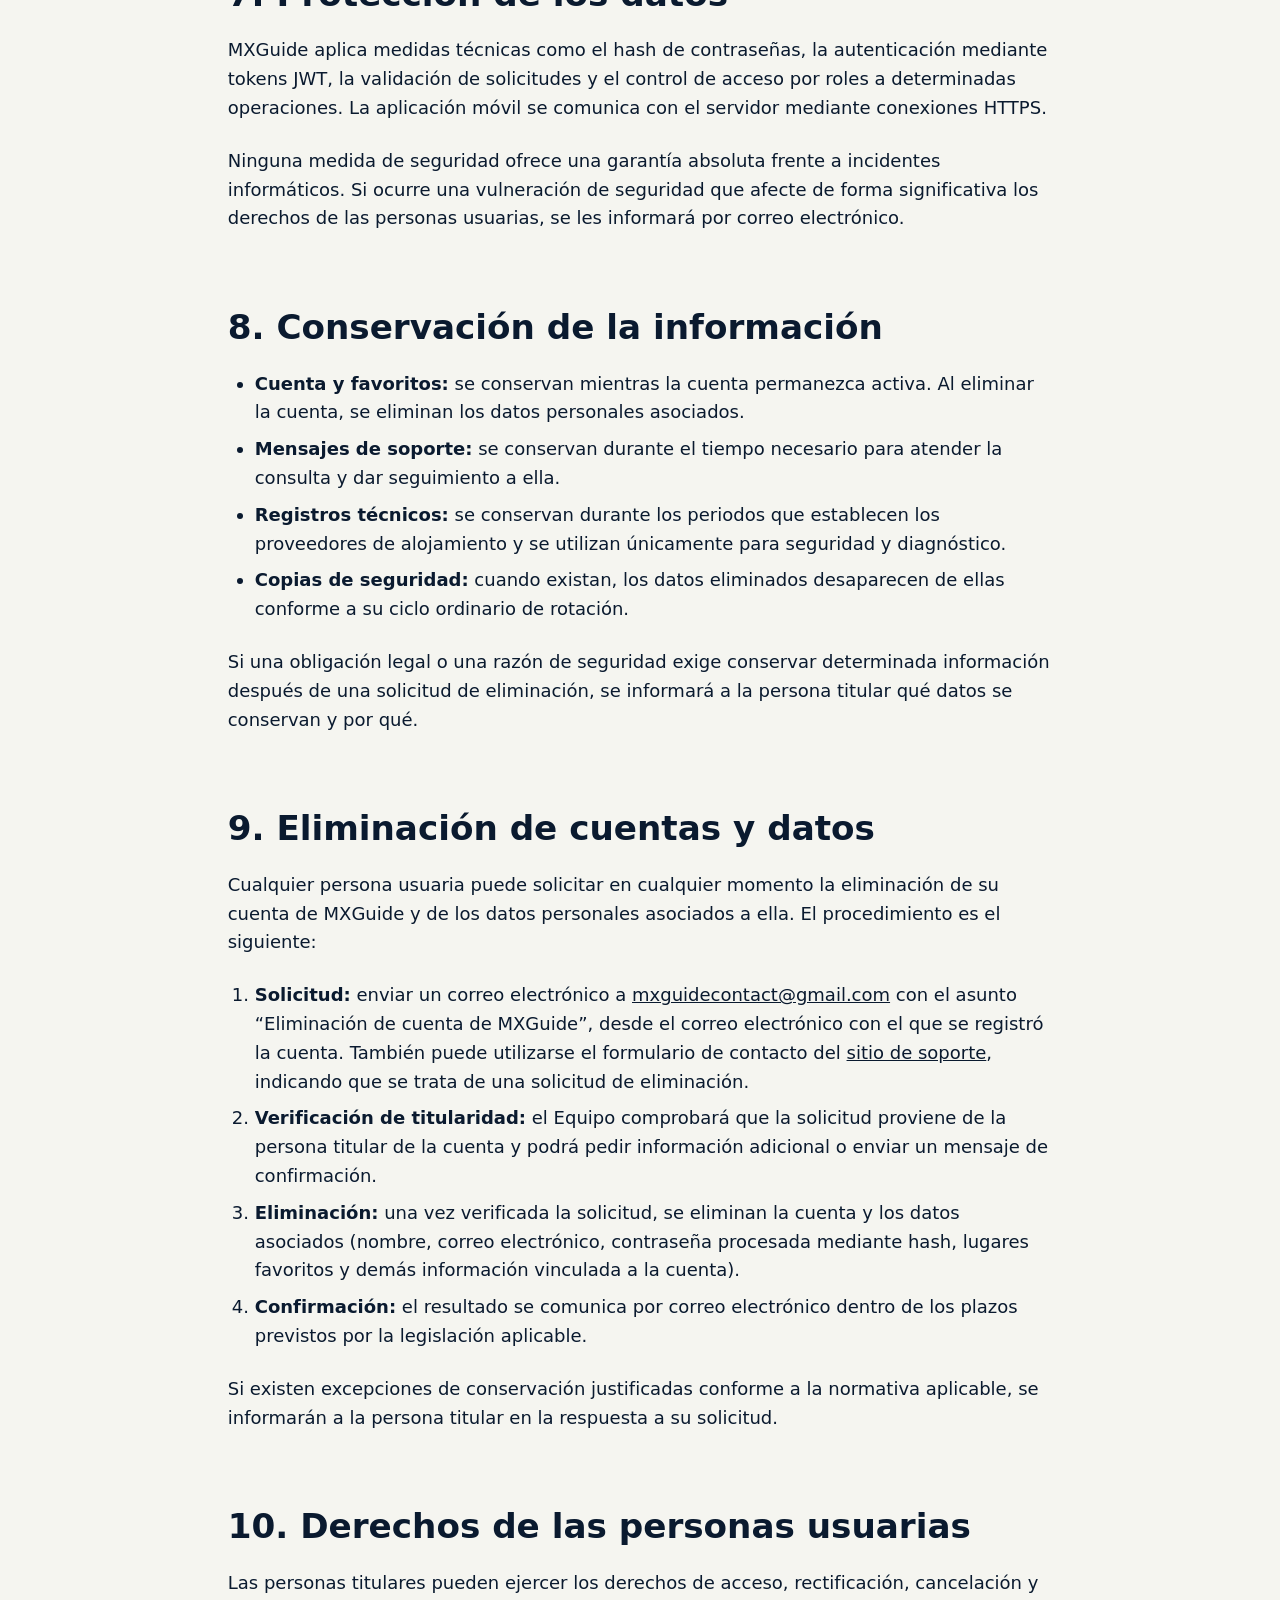
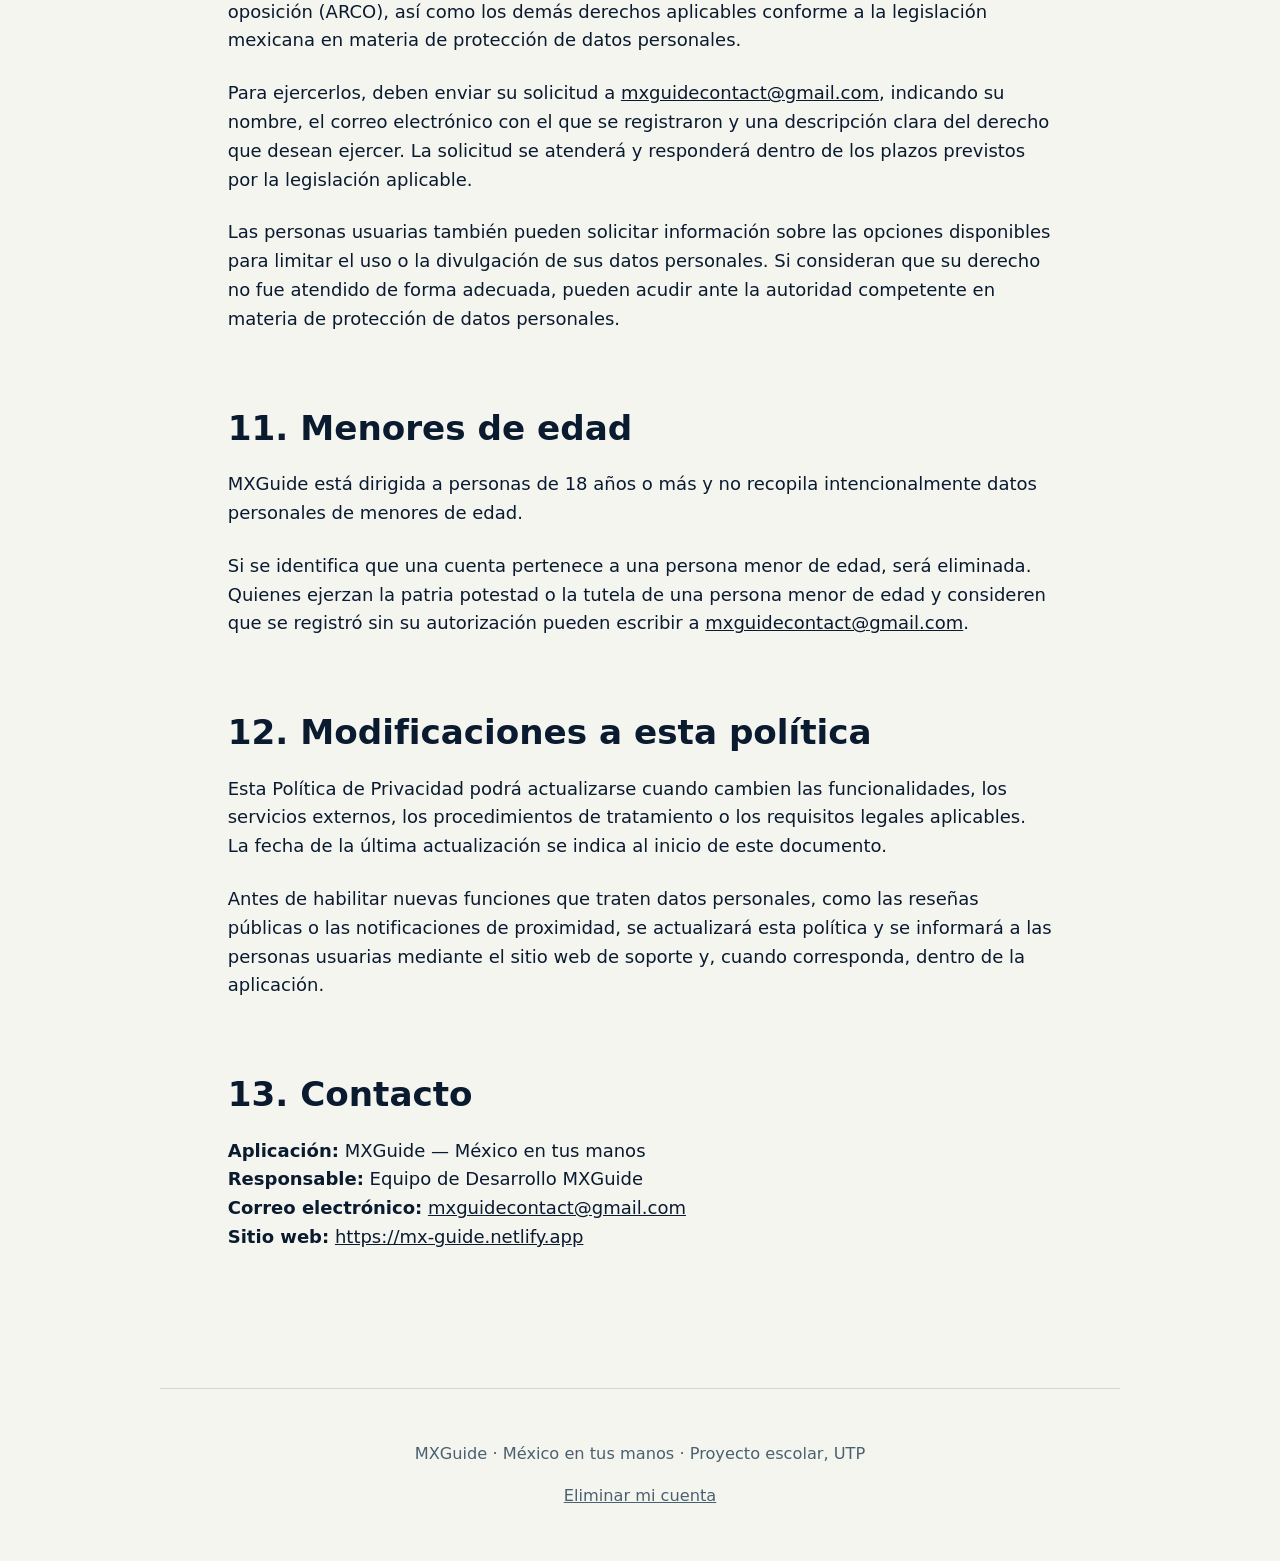
==== commit 80b82370: "fix: politica versión 1.3" ====
--- a/privacy/index.html
+++ b/privacy/index.html
@@ -27,7 +27,7 @@
   <h1 id="privacy-title">Política de Privacidad de MXGuide</h1>
 
   <p class="pp-meta">
-    <strong>Versión:</strong> 1.0<br>
+    <strong>Versión:</strong> 1.3<br>
     <strong>Última actualización:</strong> 26 de octubre de 2026
   </p>
 
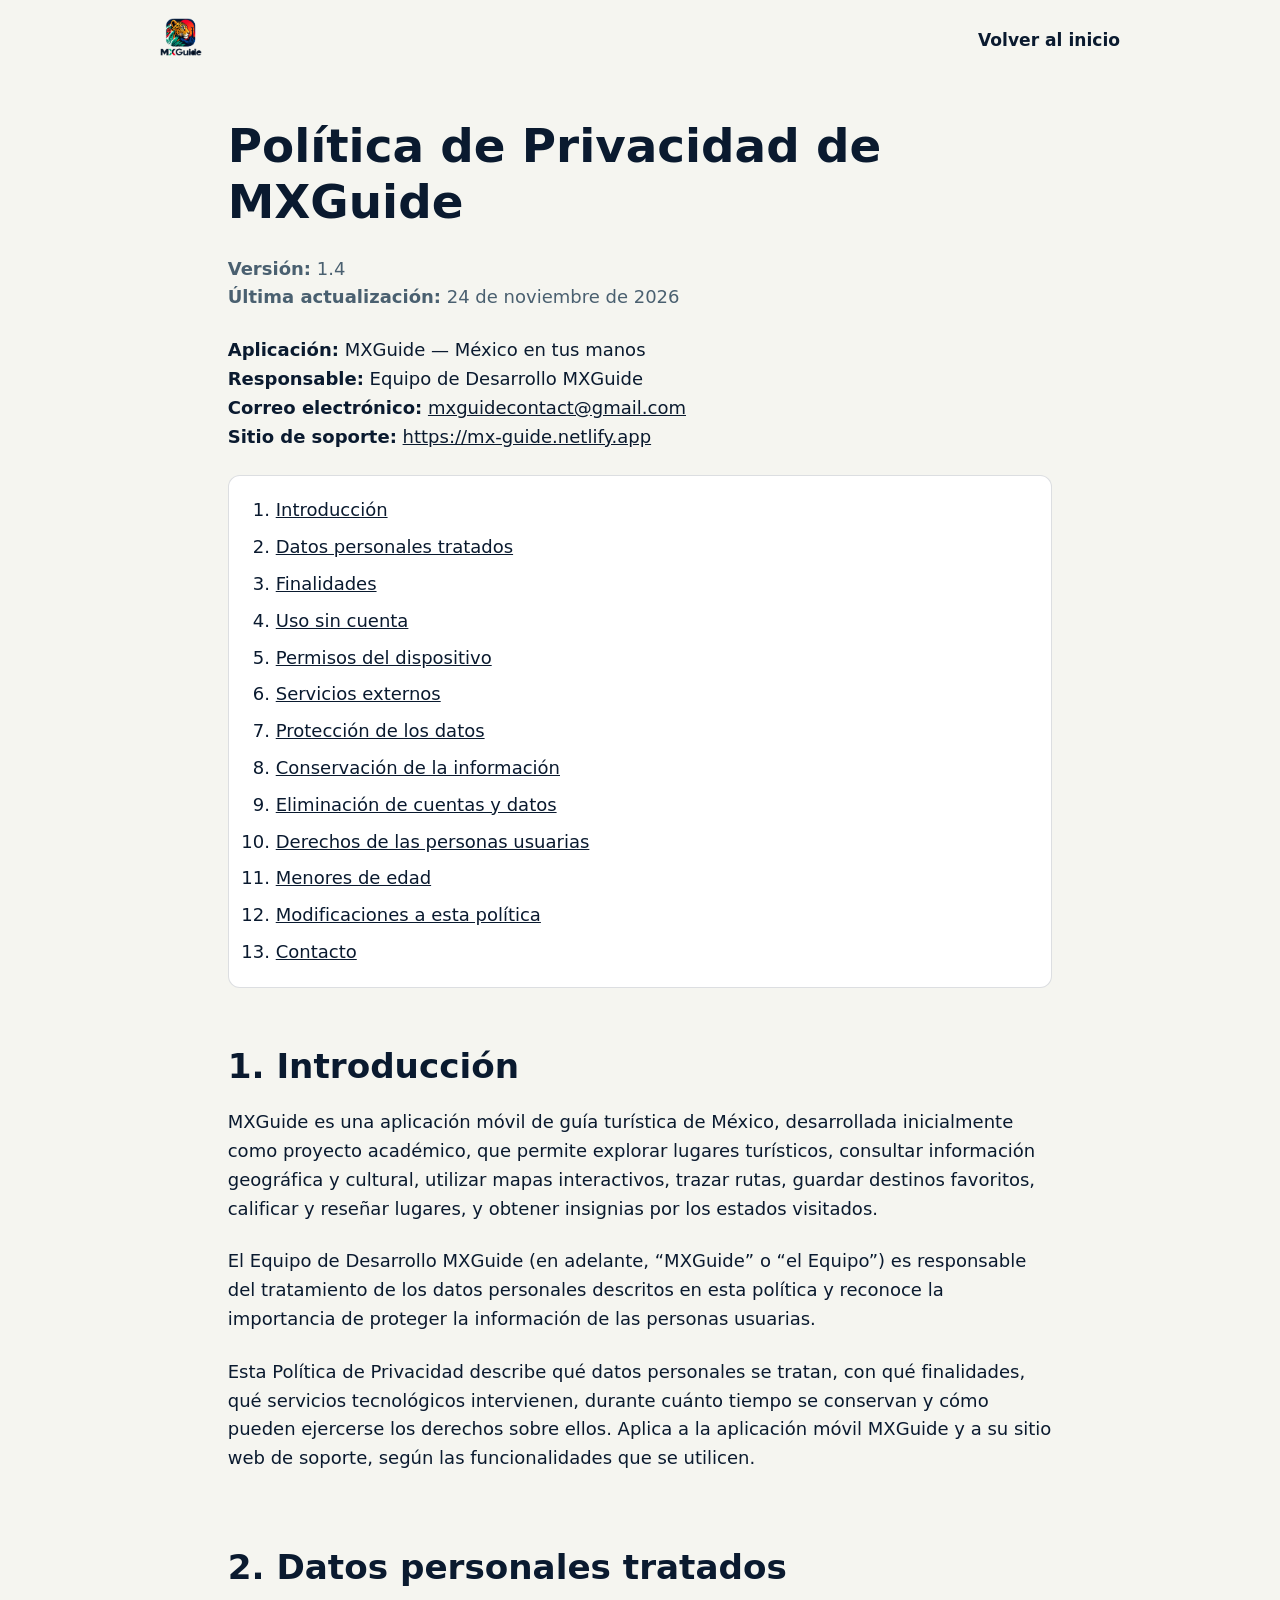
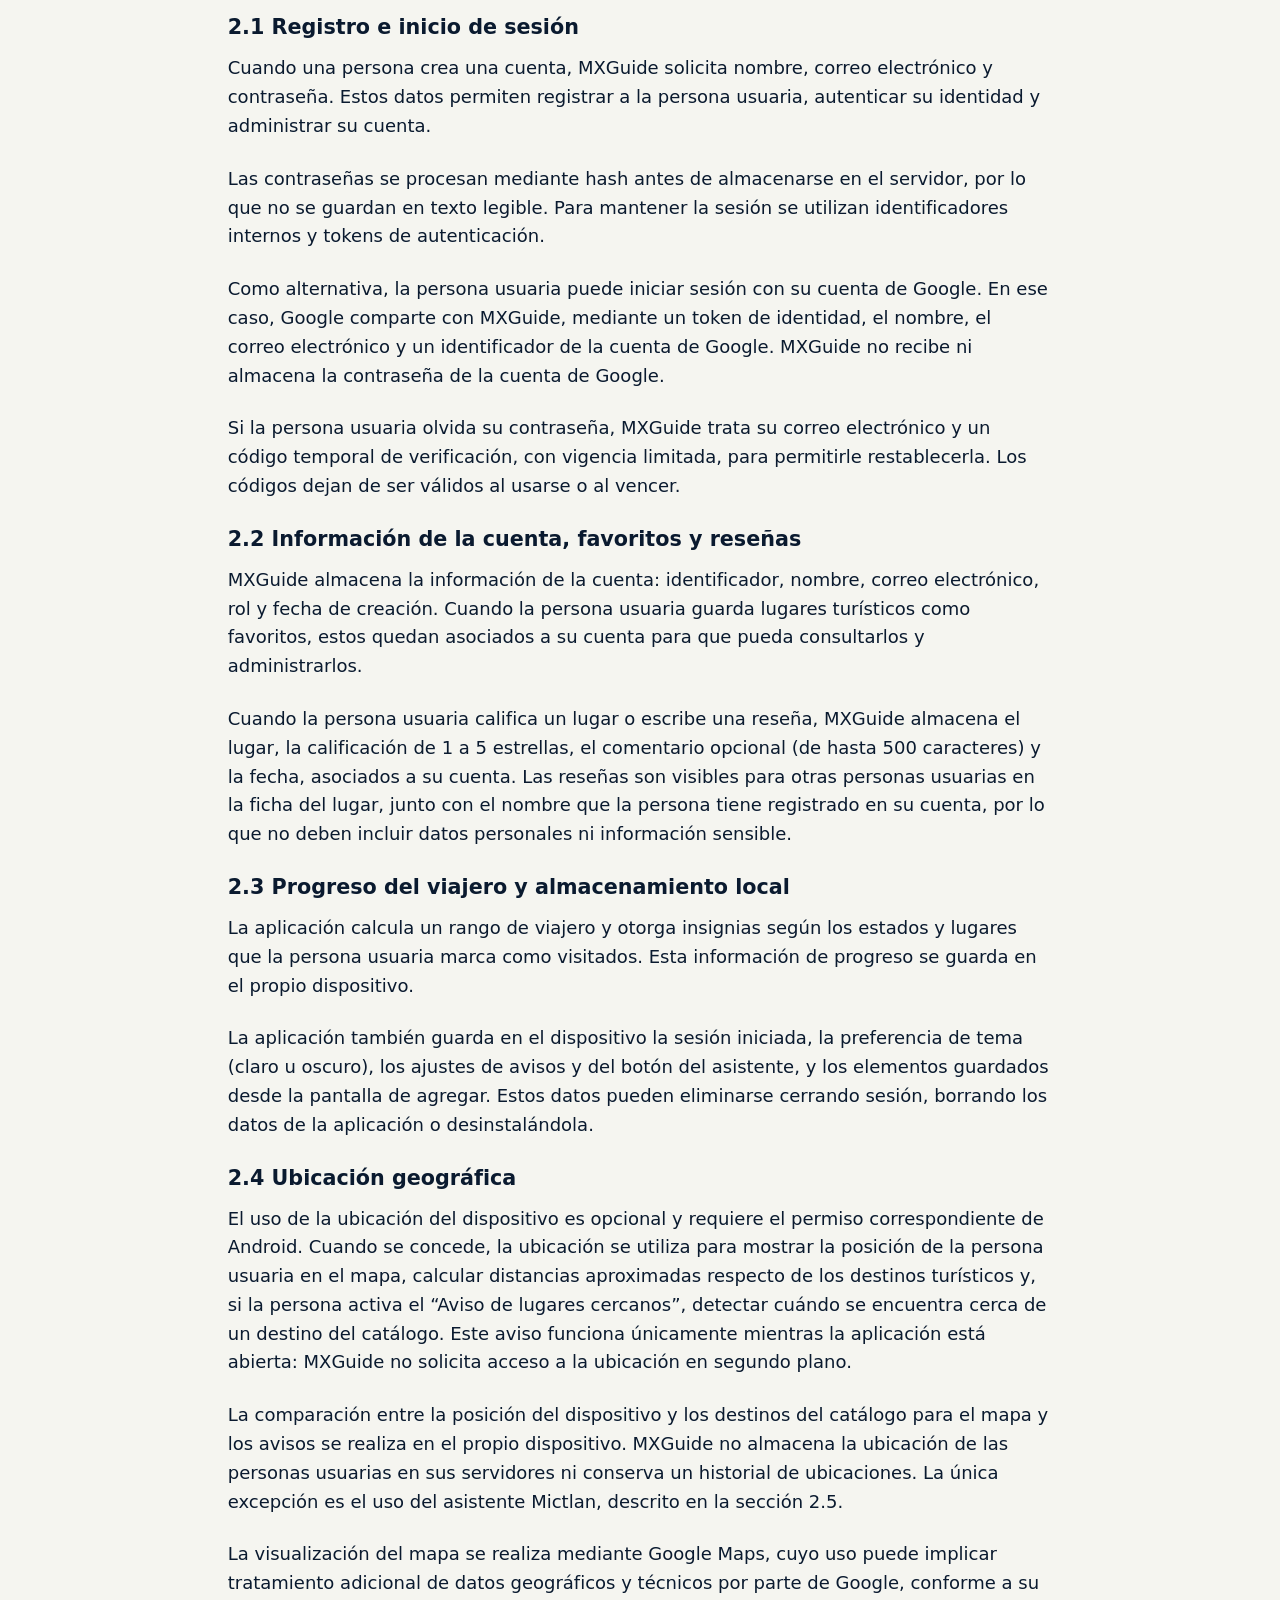
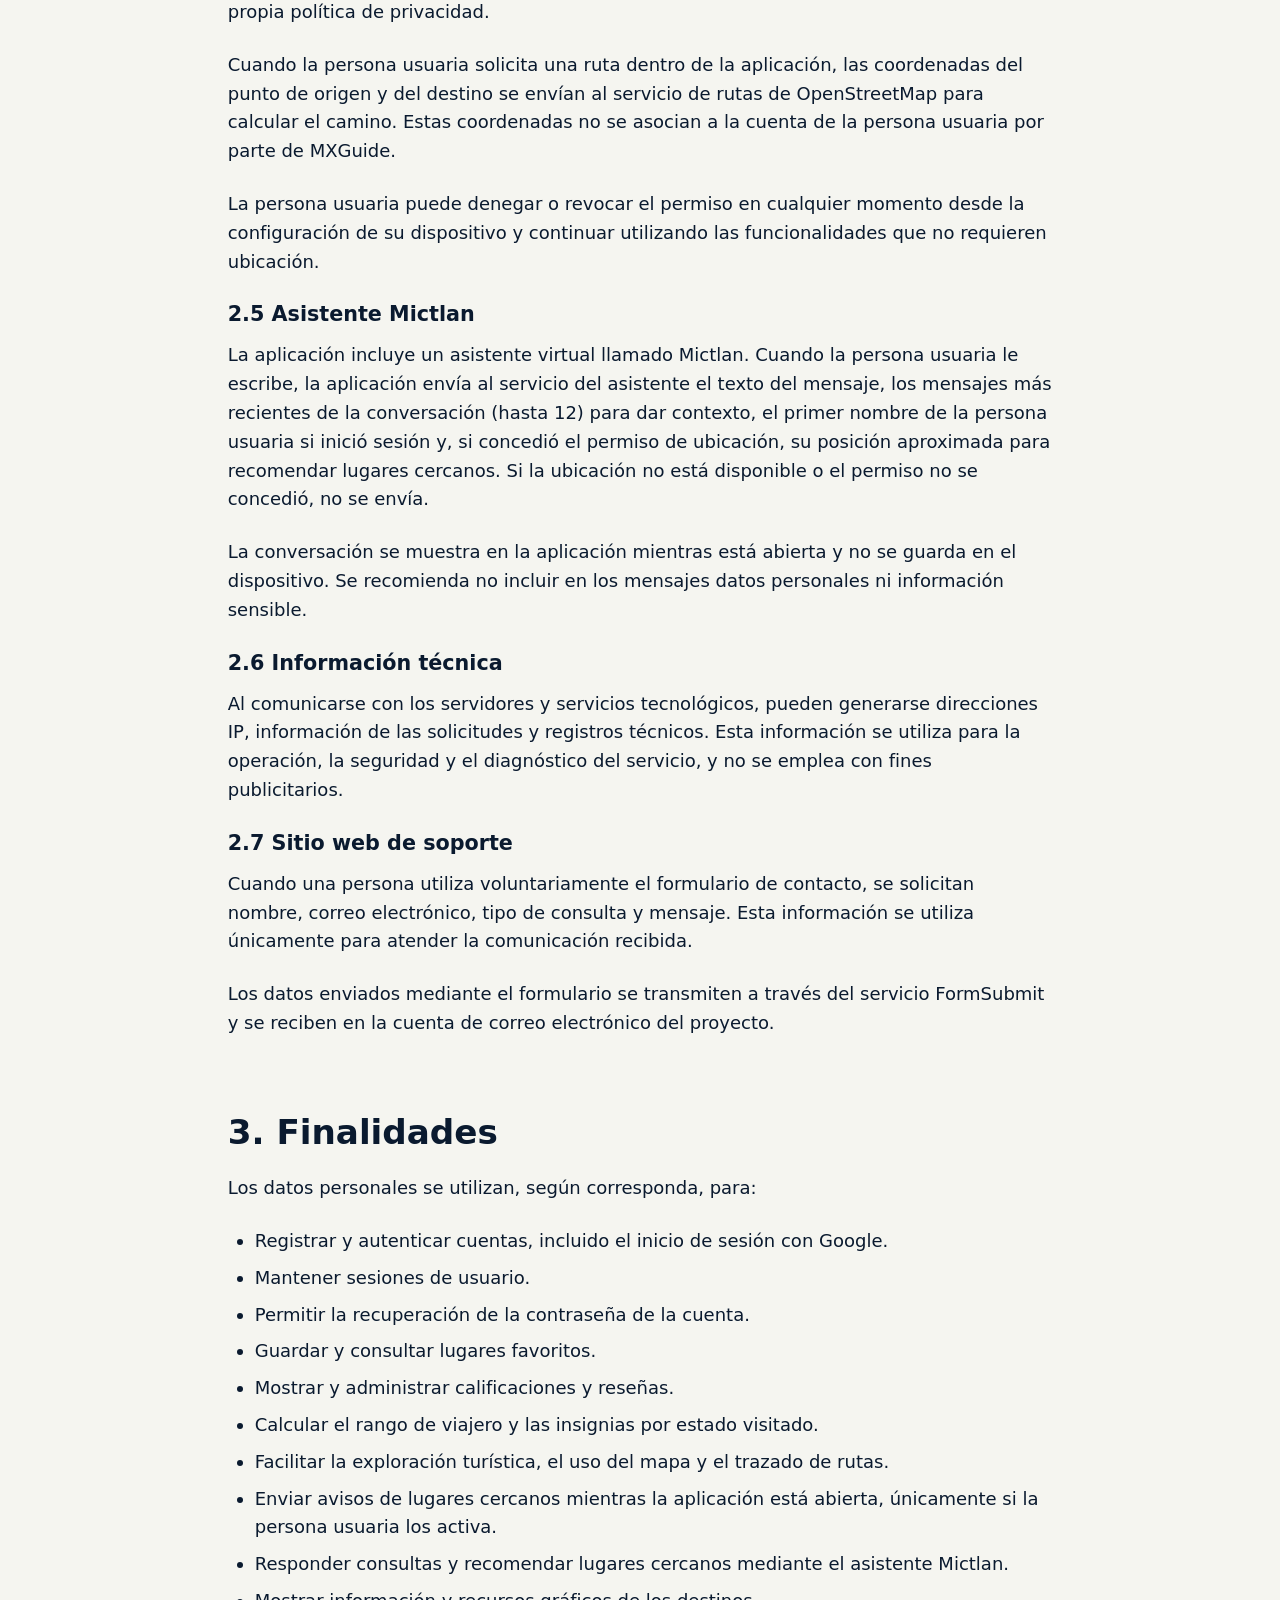
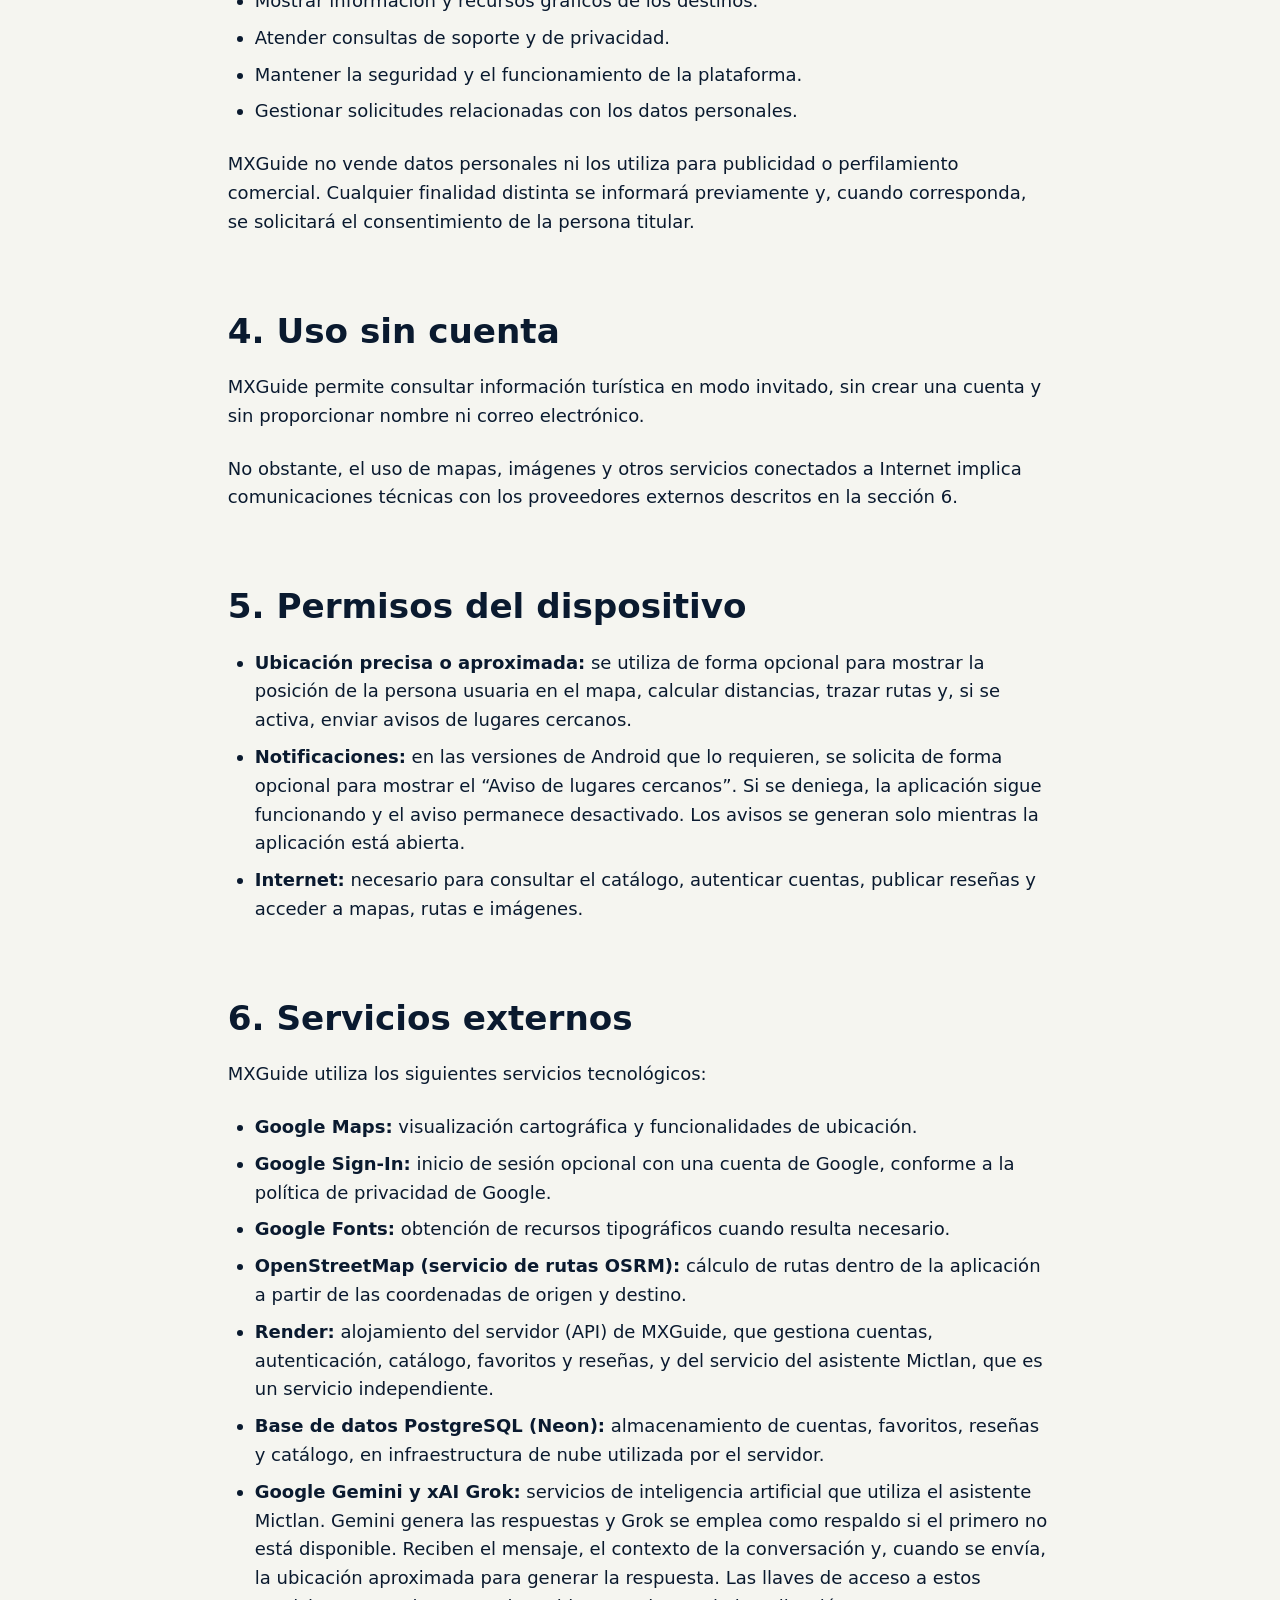
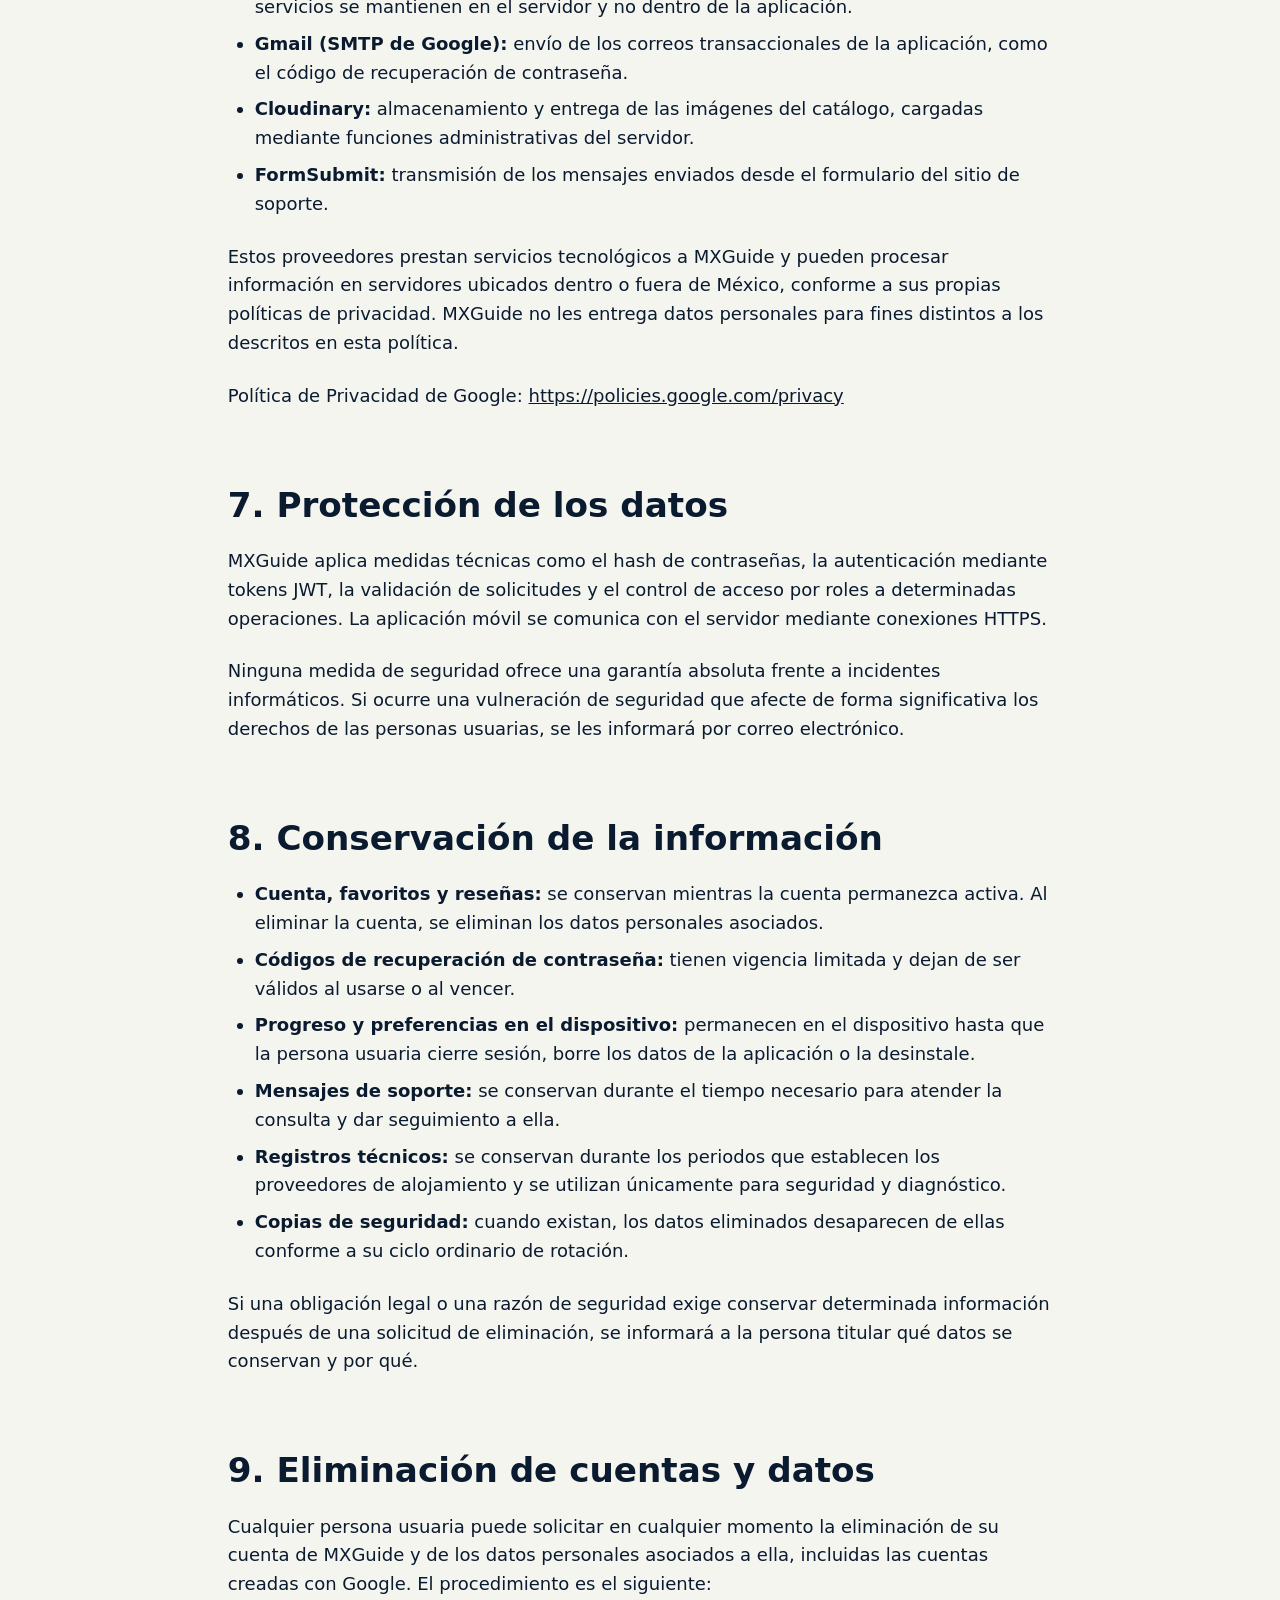
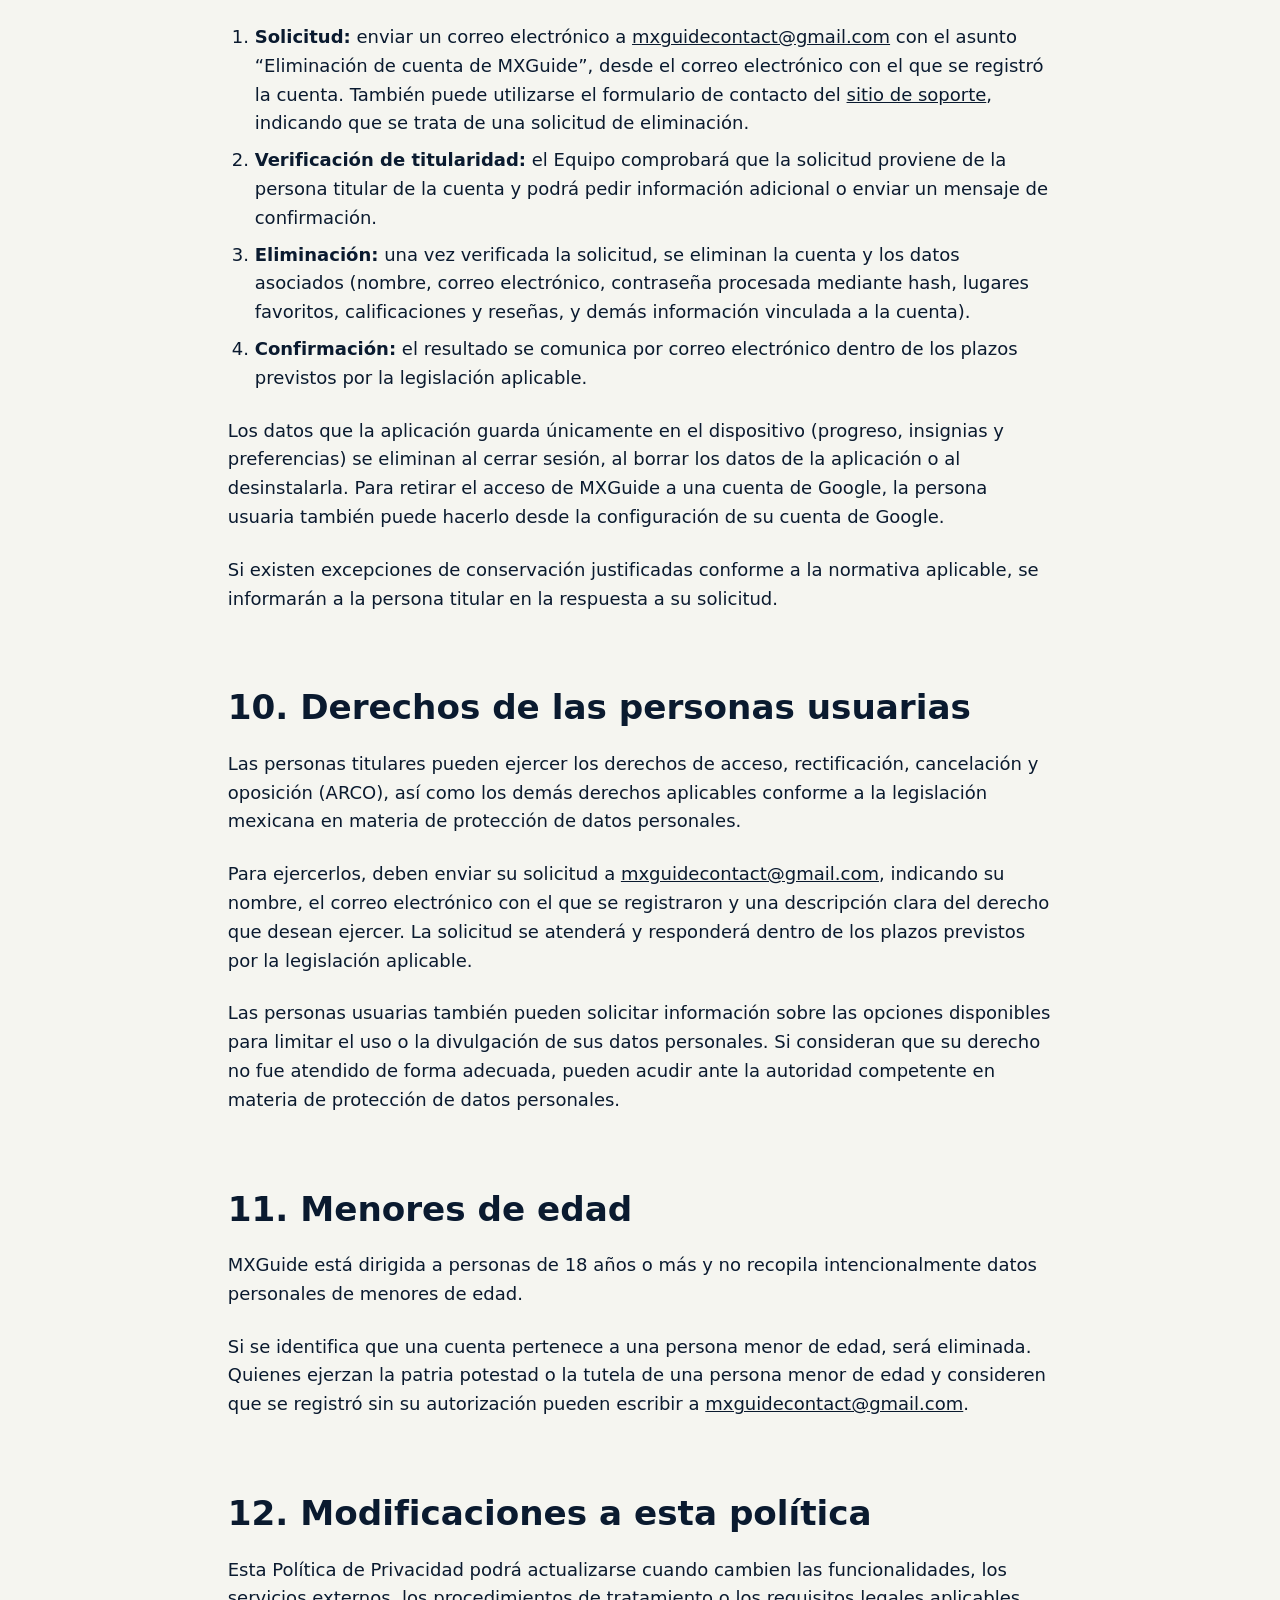
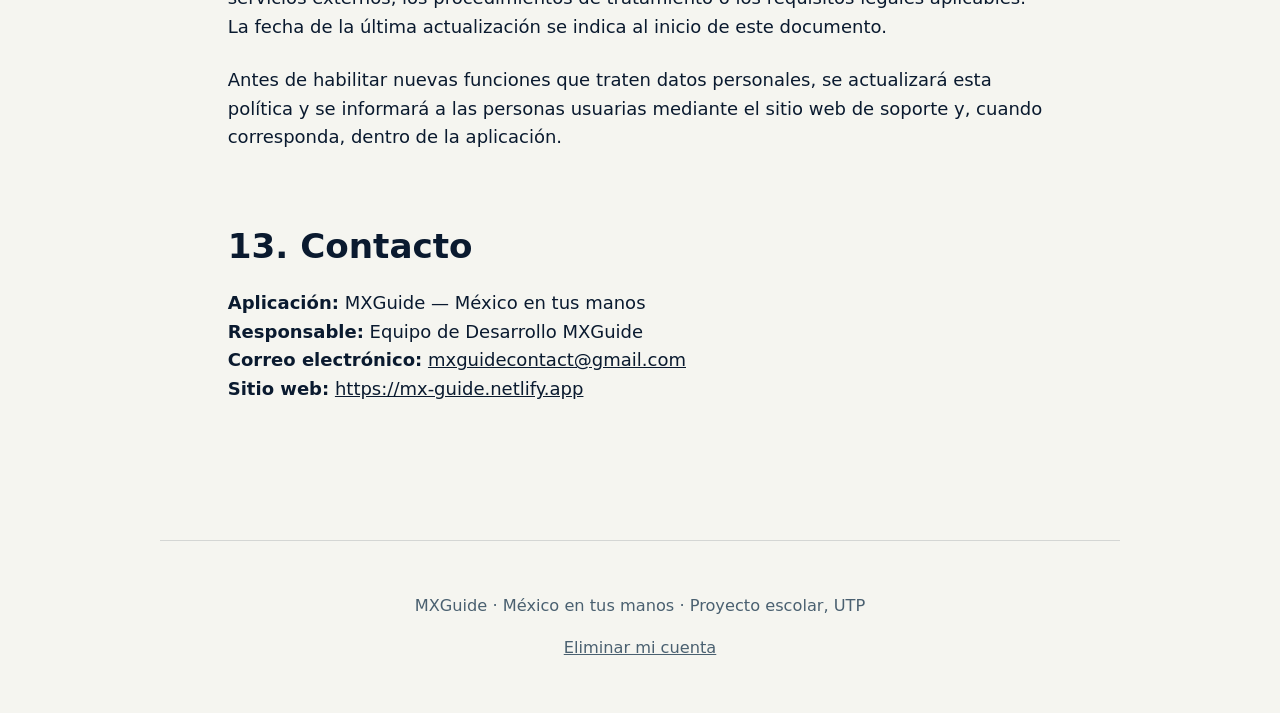
==== commit 9dde9e42: "Actualización Politicas de Privacidad" ====
--- a/privacy/index.html
+++ b/privacy/index.html
@@ -4,7 +4,7 @@
   <meta charset="utf-8">
   <meta name="viewport" content="width=device-width, initial-scale=1">
   <title>Política de Privacidad de MXGuide</title>
-  <meta name="description" content="Política de Privacidad de MXGuide. Versión 1.0, actualizada el 26 de octubre de 2026.">
+  <meta name="description" content="Política de Privacidad de MXGuide. Versión 1.4, actualizada el 24 de noviembre de 2026.">
   <link rel="icon" href="../assets/mxguide_icono.png">
   <link rel="stylesheet" href="../css/styles.css">
   <link rel="stylesheet" href="../css/privacy.css">
@@ -27,8 +27,8 @@
   <h1 id="privacy-title">Política de Privacidad de MXGuide</h1>
 
   <p class="pp-meta">
-    <strong>Versión:</strong> 1.3<br>
-    <strong>Última actualización:</strong> 26 de octubre de 2026
+    <strong>Versión:</strong> 1.4<br>
+    <strong>Última actualización:</strong> 24 de noviembre de 2026
   </p>
 
   <p>
@@ -60,8 +60,8 @@
     <h2>1. Introducción</h2>
     <p>
       MXGuide es una aplicación móvil de guía turística de México, desarrollada inicialmente como proyecto académico,
-      que permite explorar lugares turísticos, consultar información geográfica y cultural, utilizar mapas interactivos
-      y guardar destinos favoritos.
+      que permite explorar lugares turísticos, consultar información geográfica y cultural, utilizar mapas interactivos,
+      trazar rutas, guardar destinos favoritos, calificar y reseñar lugares, y obtener insignias por los estados visitados.
     </p>
     <p>
       El Equipo de Desarrollo MXGuide (en adelante, “MXGuide” o “el Equipo”) es responsable del tratamiento de los datos
@@ -86,40 +86,88 @@
       Las contraseñas se procesan mediante hash antes de almacenarse en el servidor, por lo que no se guardan en texto
       legible. Para mantener la sesión se utilizan identificadores internos y tokens de autenticación.
     </p>
-
-    <h3>2.2 Información de la cuenta y favoritos</h3>
+    <p>
+      Como alternativa, la persona usuaria puede iniciar sesión con su cuenta de Google. En ese caso, Google comparte con
+      MXGuide, mediante un token de identidad, el nombre, el correo electrónico y un identificador de la cuenta de Google.
+      MXGuide no recibe ni almacena la contraseña de la cuenta de Google.
+    </p>
+    <p>
+      Si la persona usuaria olvida su contraseña, MXGuide trata su correo electrónico y un código temporal de verificación,
+      con vigencia limitada, para permitirle restablecerla. Los códigos dejan de ser válidos al usarse o al vencer.
+    </p>
+
+    <h3>2.2 Información de la cuenta, favoritos y reseñas</h3>
     <p>
       MXGuide almacena la información de la cuenta: identificador, nombre, correo electrónico, rol y fecha de creación.
       Cuando la persona usuaria guarda lugares turísticos como favoritos, estos quedan asociados a su cuenta para que
       pueda consultarlos y administrarlos.
     </p>
-
-    <h3>2.3 Ubicación geográfica</h3>
+    <p>
+      Cuando la persona usuaria califica un lugar o escribe una reseña, MXGuide almacena el lugar, la calificación de 1 a 5
+      estrellas, el comentario opcional (de hasta 500 caracteres) y la fecha, asociados a su cuenta. Las reseñas son
+      visibles para otras personas usuarias en la ficha del lugar, junto con el nombre que la persona tiene registrado
+      en su cuenta, por lo que no deben incluir datos personales ni información sensible.
+    </p>
+
+    <h3>2.3 Progreso del viajero y almacenamiento local</h3>
+    <p>
+      La aplicación calcula un rango de viajero y otorga insignias según los estados y lugares que la persona usuaria
+      marca como visitados. Esta información de progreso se guarda en el propio dispositivo.
+    </p>
+    <p>
+      La aplicación también guarda en el dispositivo la sesión iniciada, la preferencia de tema (claro u oscuro), los
+      ajustes de avisos y del botón del asistente, y los elementos guardados desde la pantalla de agregar. Estos datos pueden eliminarse cerrando sesión, borrando los datos de la aplicación o
+      desinstalándola.
+    </p>
+
+    <h3>2.4 Ubicación geográfica</h3>
     <p>
       El uso de la ubicación del dispositivo es opcional y requiere el permiso correspondiente de Android. Cuando se
-      concede, la ubicación se utiliza para mostrar la posición de la persona usuaria en el mapa y calcular distancias
-      aproximadas respecto de los destinos turísticos.
-    </p>
-    <p>
-      MXGuide no almacena la ubicación de las personas usuarias en sus servidores ni conserva un historial de ubicaciones.
+      concede, la ubicación se utiliza para mostrar la posición de la persona usuaria en el mapa, calcular distancias
+      aproximadas respecto de los destinos turísticos y, si la persona activa el “Aviso de lugares cercanos”, detectar
+      cuándo se encuentra cerca de un destino del catálogo. Este aviso funciona únicamente mientras la aplicación está
+      abierta: MXGuide no solicita acceso a la ubicación en segundo plano.
+    </p>
+    <p>
+      La comparación entre la posición del dispositivo y los destinos del catálogo para el mapa y los avisos se realiza en
+      el propio dispositivo. MXGuide no almacena la ubicación de las personas usuarias en sus servidores ni conserva un
+      historial de ubicaciones. La única excepción es el uso del asistente Mictlan, descrito en la sección 2.5.
     </p>
     <p>
       La visualización del mapa se realiza mediante Google Maps, cuyo uso puede implicar tratamiento adicional de datos
       geográficos y técnicos por parte de Google, conforme a su propia política de privacidad.
     </p>
     <p>
+      Cuando la persona usuaria solicita una ruta dentro de la aplicación, las coordenadas del punto de origen y del
+      destino se envían al servicio de rutas de OpenStreetMap para calcular el camino. Estas coordenadas no se asocian a
+      la cuenta de la persona usuaria por parte de MXGuide.
+    </p>
+    <p>
       La persona usuaria puede denegar o revocar el permiso en cualquier momento desde la configuración de su dispositivo
       y continuar utilizando las funcionalidades que no requieren ubicación.
     </p>
 
-    <h3>2.4 Información técnica</h3>
+    <h3>2.5 Asistente Mictlan</h3>
+    <p>
+      La aplicación incluye un asistente virtual llamado Mictlan. Cuando la persona usuaria le escribe, la aplicación envía
+      al servicio del asistente el texto del mensaje, los mensajes más recientes de la conversación (hasta 12) para dar
+      contexto, el primer nombre de la persona usuaria si inició sesión y, si concedió el permiso de ubicación, su
+      posición aproximada para recomendar lugares cercanos. Si la ubicación no está disponible o el permiso no se
+      concedió, no se envía.
+    </p>
+    <p>
+      La conversación se muestra en la aplicación mientras está abierta y no se guarda en el dispositivo. Se recomienda no
+      incluir en los mensajes datos personales ni información sensible.
+    </p>
+
+    <h3>2.6 Información técnica</h3>
     <p>
       Al comunicarse con los servidores y servicios tecnológicos, pueden generarse direcciones IP, información de las
       solicitudes y registros técnicos. Esta información se utiliza para la operación, la seguridad y el diagnóstico del
       servicio, y no se emplea con fines publicitarios.
     </p>
 
-    <h3>2.5 Sitio web de soporte</h3>
+    <h3>2.7 Sitio web de soporte</h3>
     <p>
       Cuando una persona utiliza voluntariamente el formulario de contacto, se solicitan nombre, correo electrónico, tipo
       de consulta y mensaje. Esta información se utiliza únicamente para atender la comunicación recibida.
@@ -134,10 +182,15 @@
     <h2>3. Finalidades</h2>
     <p>Los datos personales se utilizan, según corresponda, para:</p>
     <ul>
-      <li>Registrar y autenticar cuentas.</li>
+      <li>Registrar y autenticar cuentas, incluido el inicio de sesión con Google.</li>
       <li>Mantener sesiones de usuario.</li>
+      <li>Permitir la recuperación de la contraseña de la cuenta.</li>
       <li>Guardar y consultar lugares favoritos.</li>
-      <li>Facilitar la exploración turística y el uso del mapa.</li>
+      <li>Mostrar y administrar calificaciones y reseñas.</li>
+      <li>Calcular el rango de viajero y las insignias por estado visitado.</li>
+      <li>Facilitar la exploración turística, el uso del mapa y el trazado de rutas.</li>
+      <li>Enviar avisos de lugares cercanos mientras la aplicación está abierta, únicamente si la persona usuaria los activa.</li>
+      <li>Responder consultas y recomendar lugares cercanos mediante el asistente Mictlan.</li>
       <li>Mostrar información y recursos gráficos de los destinos.</li>
       <li>Atender consultas de soporte y de privacidad.</li>
       <li>Mantener la seguridad y el funcionamiento de la plataforma.</li>
@@ -166,10 +219,16 @@
     <ul>
       <li>
         <strong>Ubicación precisa o aproximada:</strong> se utiliza de forma opcional para mostrar la posición de la
-        persona usuaria en el mapa y calcular distancias.
-      </li>
-      <li>
-        <strong>Internet:</strong> necesario para consultar el catálogo, autenticar cuentas y acceder a mapas e imágenes.
+        persona usuaria en el mapa, calcular distancias, trazar rutas y, si se activa, enviar avisos de lugares cercanos.
+      </li>
+      <li>
+        <strong>Notificaciones:</strong> en las versiones de Android que lo requieren, se solicita de forma opcional para
+        mostrar el “Aviso de lugares cercanos”. Si se deniega, la aplicación sigue funcionando y el aviso permanece
+        desactivado. Los avisos se generan solo mientras la aplicación está abierta.
+      </li>
+      <li>
+        <strong>Internet:</strong> necesario para consultar el catálogo, autenticar cuentas, publicar reseñas y acceder a
+        mapas, rutas e imágenes.
       </li>
     </ul>
   </section>
@@ -179,14 +238,32 @@
     <p>MXGuide utiliza los siguientes servicios tecnológicos:</p>
     <ul>
       <li><strong>Google Maps:</strong> visualización cartográfica y funcionalidades de ubicación.</li>
+      <li>
+        <strong>Google Sign-In:</strong> inicio de sesión opcional con una cuenta de Google, conforme a la política de
+        privacidad de Google.
+      </li>
       <li><strong>Google Fonts:</strong> obtención de recursos tipográficos cuando resulta necesario.</li>
       <li>
-        <strong>Render:</strong> alojamiento del servidor (API) de MXGuide, que gestiona cuentas, autenticación, catálogo
-        y favoritos.
-      </li>
-      <li>
-        <strong>Base de datos PostgreSQL:</strong> almacenamiento de cuentas, favoritos y catálogo, en infraestructura de
-        nube utilizada por el servidor.
+        <strong>OpenStreetMap (servicio de rutas OSRM):</strong> cálculo de rutas dentro de la aplicación a partir de las
+        coordenadas de origen y destino.
+      </li>
+      <li>
+        <strong>Render:</strong> alojamiento del servidor (API) de MXGuide, que gestiona cuentas, autenticación, catálogo,
+        favoritos y reseñas, y del servicio del asistente Mictlan, que es un servicio independiente.
+      </li>
+      <li>
+        <strong>Base de datos PostgreSQL (Neon):</strong> almacenamiento de cuentas, favoritos, reseñas y catálogo, en
+        infraestructura de nube utilizada por el servidor.
+      </li>
+      <li>
+        <strong>Google Gemini y xAI Grok:</strong> servicios de inteligencia artificial que utiliza el asistente Mictlan.
+        Gemini genera las respuestas y Grok se emplea como respaldo si el primero no está disponible. Reciben el mensaje,
+        el contexto de la conversación y, cuando se envía, la ubicación aproximada para generar la respuesta. Las llaves de
+        acceso a estos servicios se mantienen en el servidor y no dentro de la aplicación.
+      </li>
+      <li>
+        <strong>Gmail (SMTP de Google):</strong> envío de los correos transaccionales de la aplicación, como el código
+        de recuperación de contraseña.
       </li>
       <li>
         <strong>Cloudinary:</strong> almacenamiento y entrega de las imágenes del catálogo, cargadas mediante funciones
@@ -225,8 +302,16 @@
     <h2>8. Conservación de la información</h2>
     <ul>
       <li>
-        <strong>Cuenta y favoritos:</strong> se conservan mientras la cuenta permanezca activa. Al eliminar la cuenta, se
-        eliminan los datos personales asociados.
+        <strong>Cuenta, favoritos y reseñas:</strong> se conservan mientras la cuenta permanezca activa. Al eliminar la
+        cuenta, se eliminan los datos personales asociados.
+      </li>
+      <li>
+        <strong>Códigos de recuperación de contraseña:</strong> tienen vigencia limitada y dejan de ser válidos al usarse
+        o al vencer.
+      </li>
+      <li>
+        <strong>Progreso y preferencias en el dispositivo:</strong> permanecen en el dispositivo hasta que la persona
+        usuaria cierre sesión, borre los datos de la aplicación o la desinstale.
       </li>
       <li>
         <strong>Mensajes de soporte:</strong> se conservan durante el tiempo necesario para atender la consulta y dar
@@ -251,7 +336,7 @@
     <h2>9. Eliminación de cuentas y datos</h2>
     <p>
       Cualquier persona usuaria puede solicitar en cualquier momento la eliminación de su cuenta de MXGuide y de los datos
-      personales asociados a ella. El procedimiento es el siguiente:
+      personales asociados a ella, incluidas las cuentas creadas con Google. El procedimiento es el siguiente:
     </p>
     <ol>
       <li>
@@ -267,14 +352,19 @@
       </li>
       <li>
         <strong>Eliminación:</strong> una vez verificada la solicitud, se eliminan la cuenta y los datos asociados (nombre,
-        correo electrónico, contraseña procesada mediante hash, lugares favoritos y demás información vinculada a la
-        cuenta).
+        correo electrónico, contraseña procesada mediante hash, lugares favoritos, calificaciones y reseñas, y demás
+        información vinculada a la cuenta).
       </li>
       <li>
         <strong>Confirmación:</strong> el resultado se comunica por correo electrónico dentro de los plazos previstos por
         la legislación aplicable.
       </li>
     </ol>
+    <p>
+      Los datos que la aplicación guarda únicamente en el dispositivo (progreso, insignias y preferencias) se eliminan al
+      cerrar sesión, al borrar los datos de la aplicación o al desinstalarla. Para retirar el acceso de MXGuide a una
+      cuenta de Google, la persona usuaria también puede hacerlo desde la configuración de su cuenta de Google.
+    </p>
     <p>
       Si existen excepciones de conservación justificadas conforme a la normativa aplicable, se informarán a la persona
       titular en la respuesta a su solicitud.
@@ -320,9 +410,8 @@
       inicio de este documento.
     </p>
     <p>
-      Antes de habilitar nuevas funciones que traten datos personales, como las reseñas públicas o las notificaciones de
-      proximidad, se actualizará esta política y se informará a las personas usuarias mediante el sitio web de soporte y,
-      cuando corresponda, dentro de la aplicación.
+      Antes de habilitar nuevas funciones que traten datos personales, se actualizará esta política y se informará a las
+      personas usuarias mediante el sitio web de soporte y, cuando corresponda, dentro de la aplicación.
     </p>
   </section>
 
@@ -341,8 +430,8 @@
     </main>
     <footer class="foot">
       <p>MXGuide · México en tus manos · Proyecto escolar, UTP</p>
-      <p><a href="../delete-account/">Eliminar mi cuenta</a></p>
+      <p><a href="../delete-account/eliminacion_cuenta.html">Eliminar mi cuenta</a></p>
     </footer>
   </div>
 </body>
-</html>
+</html>
